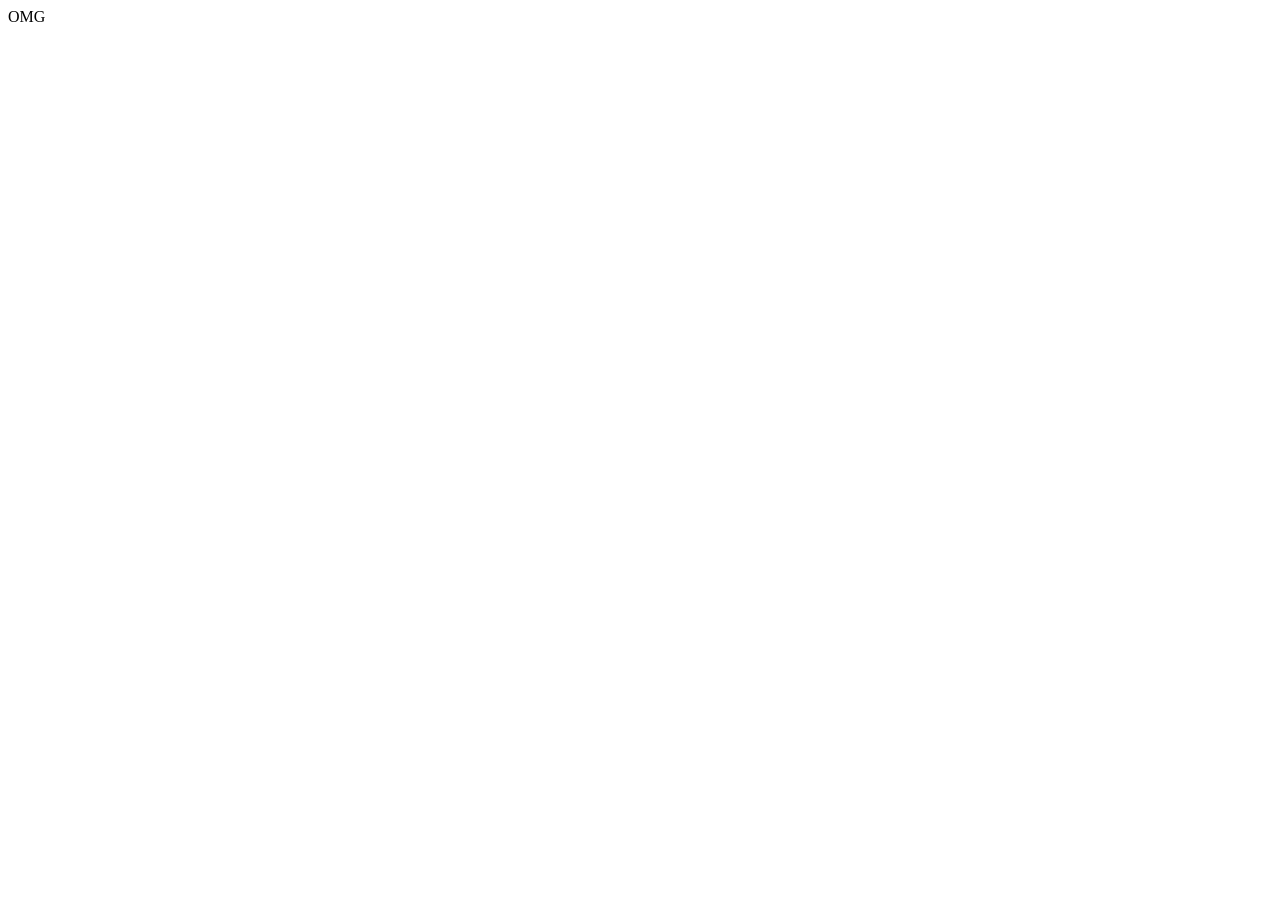
==== index.html @ 10d211c7 "초기 파일 업로드" ====
<!DOCTYPE html>
<html lang="en">
<head>
    <meta charset="UTF-8">
    <meta name="viewport" content="width=device-width, initial-scale=1.0">
    <title>Document</title>
</head>
<body>
    OMG
</body>
</html>
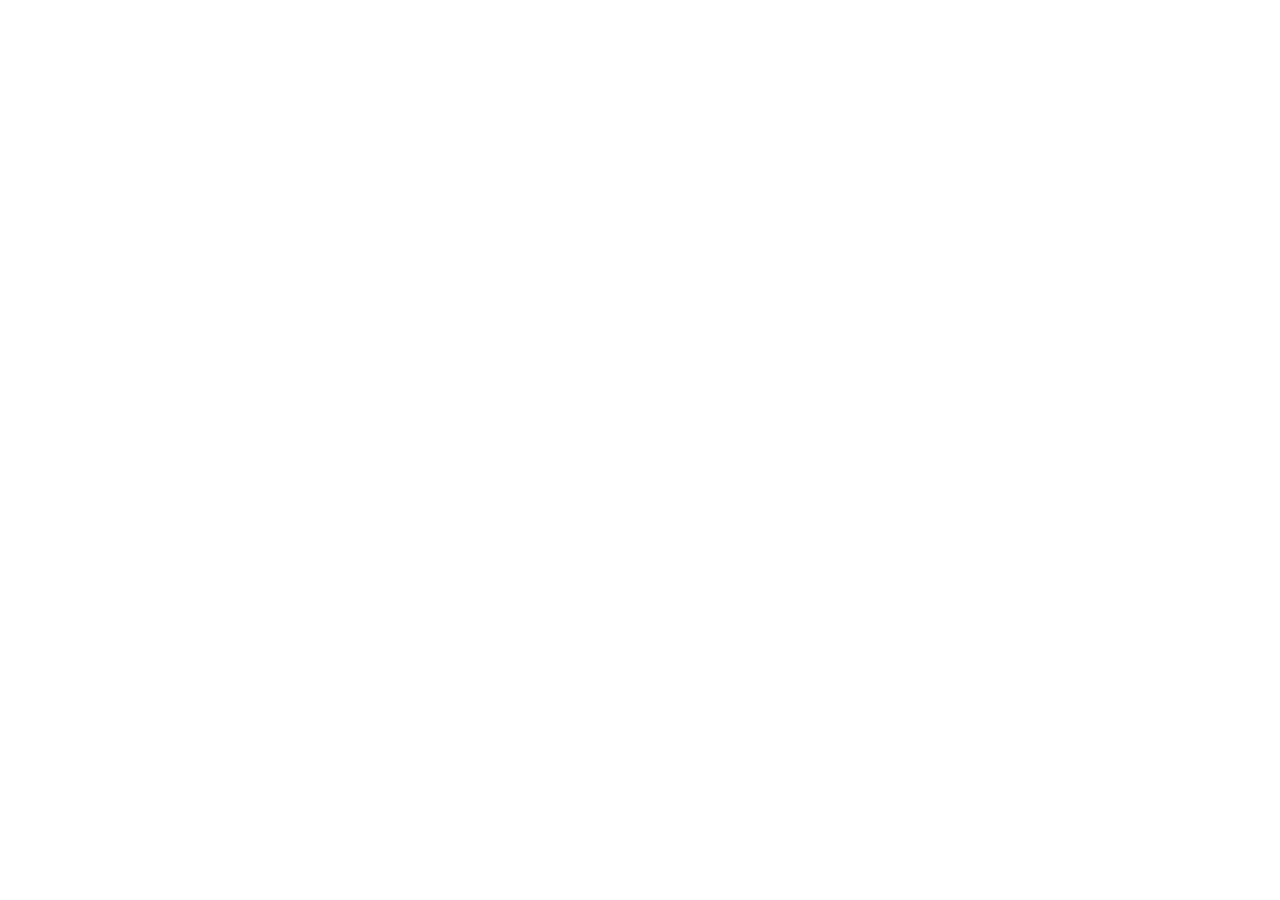
==== commit 0b60abc4: "initial commit" ====
--- a/index.html
+++ b/index.html
@@ -6,6 +6,6 @@
     <title>Document</title>
 </head>
 <body>
-    OMG
+    
 </body>
 </html>
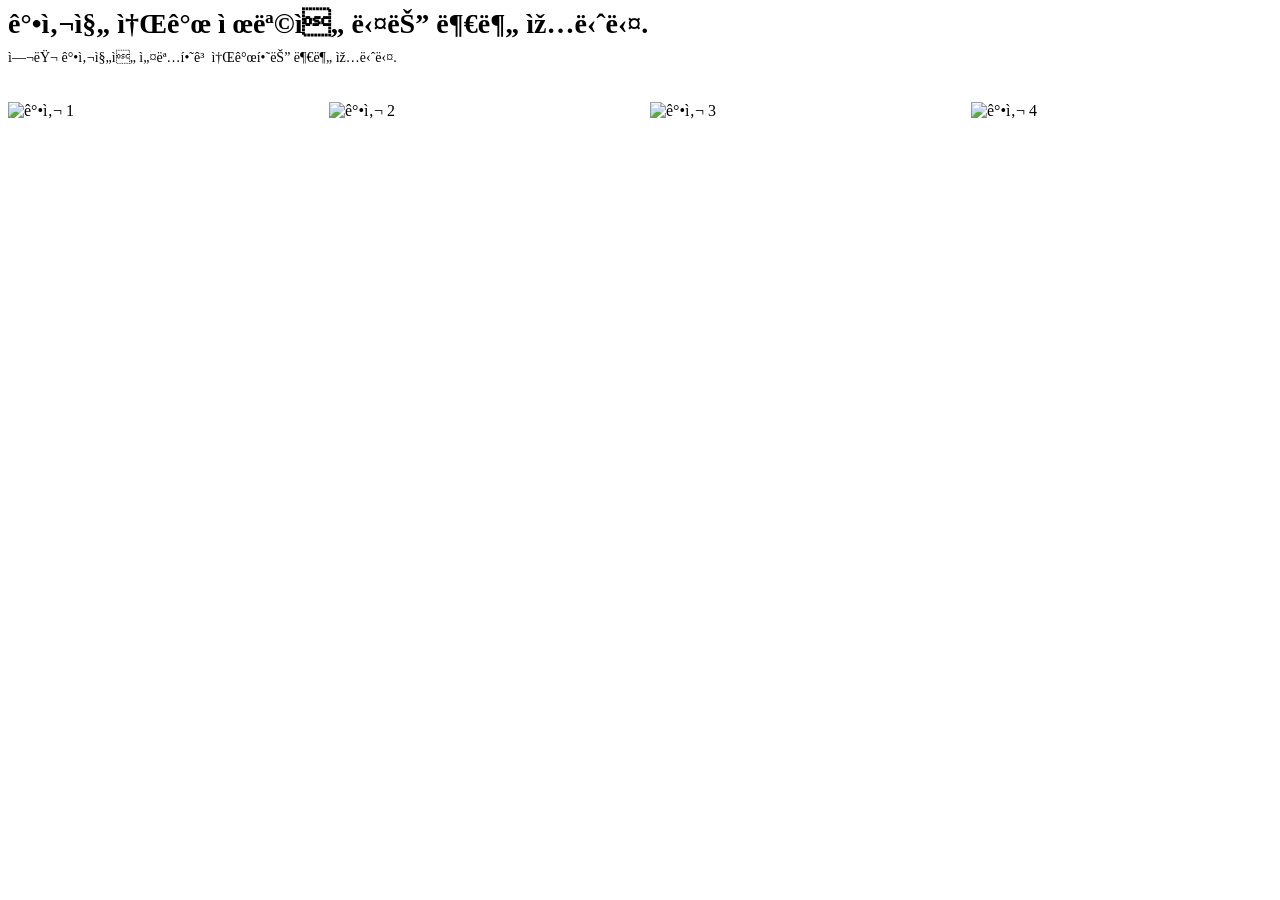
==== commit 9c0d96d1: "middle" ====
--- a/index.html
+++ b/index.html
@@ -1,11 +1,38 @@
 <!DOCTYPE html>
 <html lang="en">
 <head>
+    <link rel="stylesheet" href="css/style.css"
     <meta charset="UTF-8">
     <meta name="viewport" content="width=device-width, initial-scale=1.0">
     <title>Document</title>
 </head>
 <body>
-    
+    <div class="menu-item intro">
+
+        <div class="intro-heading">
+
+        <!--이 부분은 강사진 소개 제목과 설명을 포함합니다-->
+
+            <h2>강사진 소개 제목을 다는 부분 입니다.</h2>
+            <p>여러 강사진을 설명하고 소개하는 부분 입니다.</p>
+        </div>
+
+
+
+        <!--이 부분은 강사진 카드들을 포함합니다-->
+
+        <div class="intro-grid">
+            <div class="intro-card"><img src="images/teacher1.jpg" alt="강사 1"></div>
+            <div class="intro-card"><img src="images/teacher2.jpg" alt="강사 2"></div>
+            <div class="intro-card"><img src="images/teacher3.jpg" alt="강사 3"></div>
+            <div class="intro-card"><img src="images/teacher4.jpg" alt="강사 4"></div>
+        </div>
+
+
+
+
+
+    </div> 
+
 </body>
 </html>
--- a/css/style.css
+++ b/css/style.css
@@ -0,0 +1,30 @@
+/* ===== 강사진 소개 (intro) ===== */
+.intro-heading{
+    margin-bottom: 32px;
+}
+
+.intro-heading h2{
+    font-size: 28px;
+    font-weight: 700;
+    min-height: 34px;
+    margin: 0 0 8px 0;
+}
+
+.intro-heading p{
+    font-size: 14px;
+    min-height: 20px;
+    margin: 0;
+}
+
+.intro-grid{
+    display: flex;
+    flex-direction: row;
+    gap: 20px;
+}
+
+.intro-card{
+    flex: 1;
+    aspect-ratio: 3 / 4;
+    background-color: #ffffff;
+    border-radius: 12px;
+}
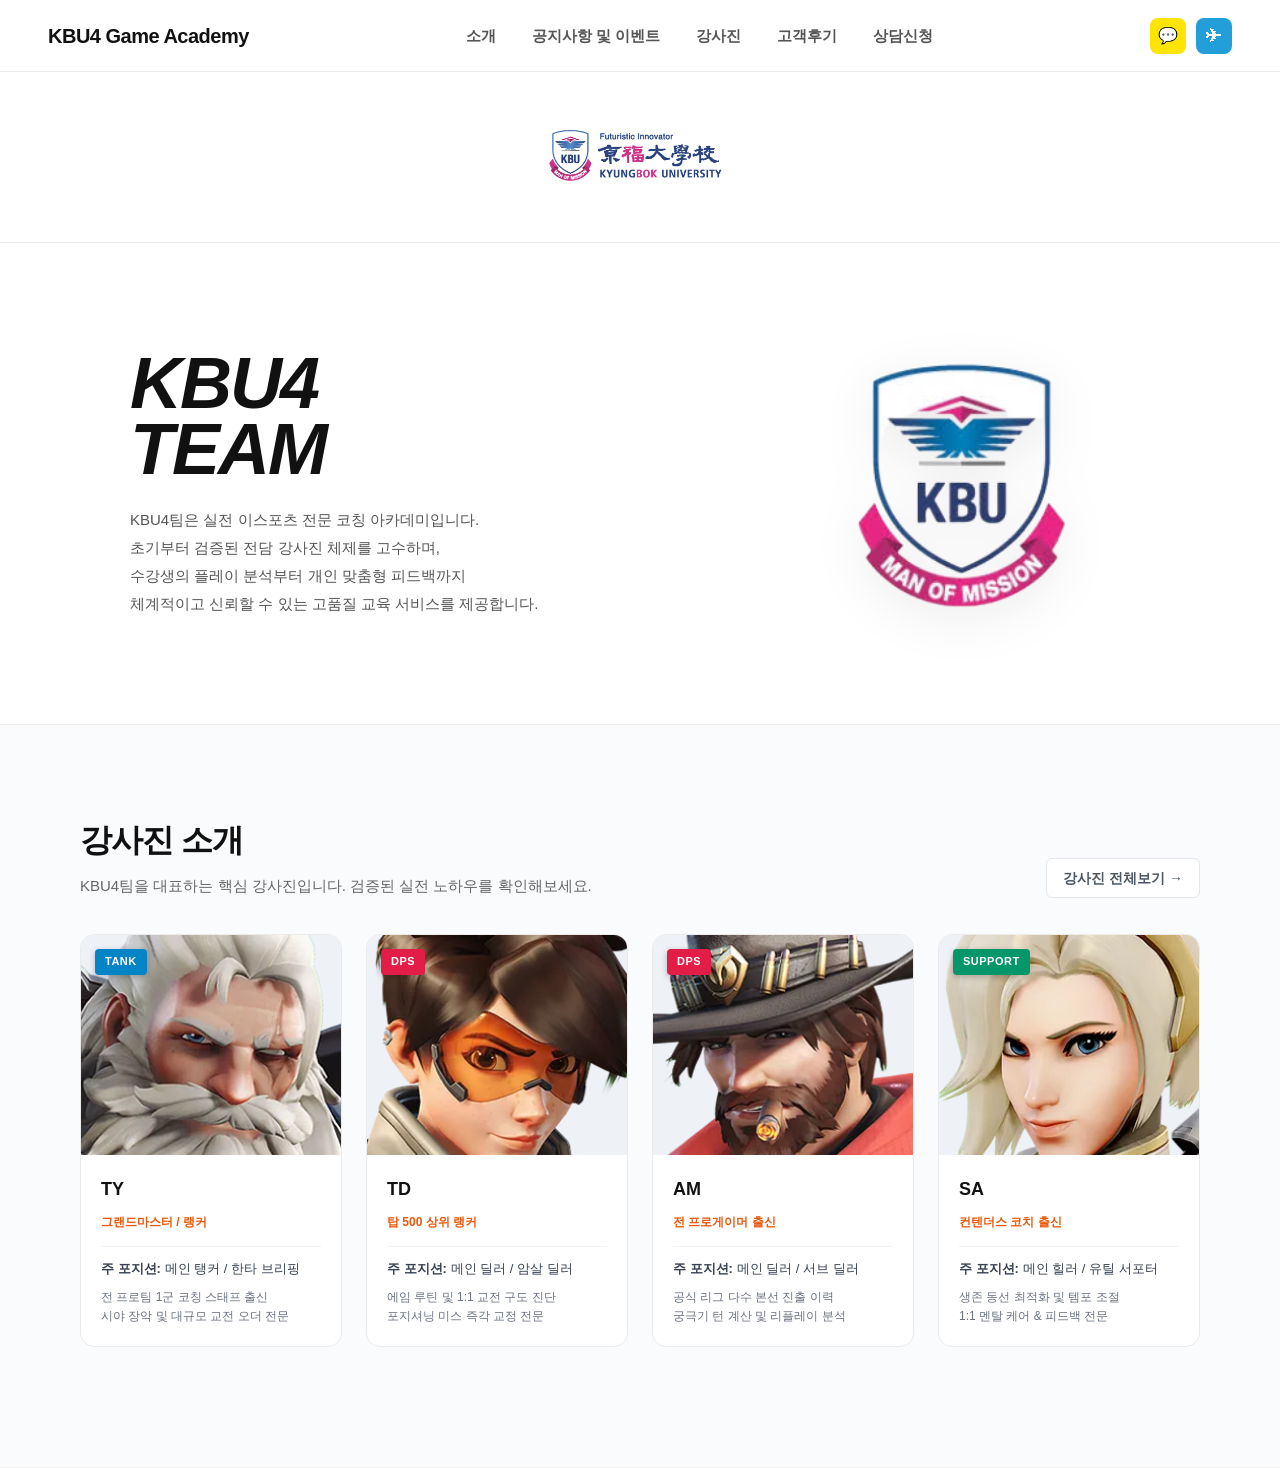
==== commit d949e045: "이미지는 뭘로 해야할지 몰라 일단 학교 로고를 임시로 해뒀습니다" ====
--- a/index.html
+++ b/index.html
@@ -1,38 +1,167 @@
 <!DOCTYPE html>
-<html lang="en">
+<html lang="ko">
 <head>
-    <link rel="stylesheet" href="css/style.css"
-    <meta charset="UTF-8">
-    <meta name="viewport" content="width=device-width, initial-scale=1.0">
-    <title>Document</title>
+  <meta charset="UTF-8">
+  <meta name="viewport" content="width=device-width, initial-scale=1.0">
+  <title>KBU4 Game Academy</title>
+  
+  <!-- CSS 스타일시트 연결 -->
+  <link rel="stylesheet" href="my-project/css/style.css">
 </head>
 <body>
-    <div class="menu-item intro">
 
-        <div class="intro-heading">
+  <!-- ============================================================
+       [1. 상단 네비게이션 헤더 (GNB)]
+       ============================================================ -->
+  <header class="header">
+    <div class="logo">
+      <a href="index.html">KBU4 Game Academy</a>
+    </div>
 
-        <!--이 부분은 강사진 소개 제목과 설명을 포함합니다-->
+    <nav class="gnb">
+      <ul>
+        <li><a href="pages/about.html">소개</a></li>
+        <li><a href="#">공지사항 및 이벤트</a></li>
+        <li><a href="#">강사진</a></li>
+        <li><a href="#">고객후기</a></li>
+        <li><a href="pages/contact.html">상담신청</a></li>
+      </ul>
+    </nav>
 
-            <h2>강사진 소개 제목을 다는 부분 입니다.</h2>
-            <p>여러 강사진을 설명하고 소개하는 부분 입니다.</p>
+    <div class="header-sns">
+      <a href="https://open.kakao.com" target="_blank" class="btn-kakao" title="카카오톡 상담">💬</a>
+      <a href="https://t.me" target="_blank" class="btn-telegram" title="텔레그램 상담">✈</a>
+    </div>
+  </header>
+  <main>
+    
+    <!-- ------------------------------------------------------------
+         [1-1. 상단 중앙 브랜드 로고 바]
+         ------------------------------------------------------------ -->
+    <section class="top-brand-bar">
+      <div class="brand-logo-wrap">
+        <img src="my-project/images/임시.png" alt="경복대학교 KBU 로고">
+      </div>
+    </section>
+
+    <!-- ------------------------------------------------------------
+         [2. 중단 히어로 배너 (소개 구역)]
+         ------------------------------------------------------------ -->
+    <section class="hero-section">
+      <div class="hero-container">
+        
+        <!-- 좌측 텍스트 그룹 -->
+        <div class="hero-content">
+          <h1 class="hero-title">
+            <span class="title-line">KBU4</span>
+            <span class="title-line">TEAM</span>
+          </h1>
+
+          <p class="hero-desc">
+            KBU4팀은 실전 이스포츠 전문 코칭 아카데미입니다.<br>
+            초기부터 검증된 전담 강사진 체제를 고수하며,<br>
+            수강생의 플레이 분석부터 개인 맞춤형 피드백까지<br>
+            체계적이고 신뢰할 수 있는 고품질 교육 서비스를 제공합니다.
+          </p>
         </div>
 
-
-
-        <!--이 부분은 강사진 카드들을 포함합니다-->
-
-        <div class="intro-grid">
-            <div class="intro-card"><img src="images/teacher1.jpg" alt="강사 1"></div>
-            <div class="intro-card"><img src="images/teacher2.jpg" alt="강사 2"></div>
-            <div class="intro-card"><img src="images/teacher3.jpg" alt="강사 3"></div>
-            <div class="intro-card"><img src="images/teacher4.jpg" alt="강사 4"></div>
+        <!-- 우측 로고 이미지 (logo.png) -->
+        <div class="hero-visual">
+          <img src="my-project/images/logo.png" alt="KBU4 방패 엠블럼">
         </div>
 
+      </div>
+    </section>
 
+    <!-- ------------------------------------------------------------
+         [3. 대표 강사진 소개 섹션]
+         - 화면 전체 가로폭(1200px)을 활용한 4열 그리드 카드
+         ------------------------------------------------------------ -->
+    <section class="instructors-section">
+      <div class="section-container">
+        
+        <!-- 상단 헤더 -->
+        <div class="section-header">
+          <div>
+            <h2 class="section-title">강사진 소개</h2>
+            <p class="section-subtitle">KBU4팀을 대표하는 핵심 강사진입니다. 검증된 실전 노하우를 확인해보세요.</p>
+          </div>
+          <a href="#" class="view-all-btn">강사진 전체보기 &rarr;</a>
+        </div>
 
+        <!-- 4열 카드 그리드 -->
+        <div class="instructor-grid">
 
+          <!-- 코치 1 (탱커) -->
+          <article class="instructor-card">
+            <div class="card-thumb">
+              <span class="position-badge badge-tank">TANK</span>
+              <img src="my-project/images/tank.png" alt="TY 코치" class="coach-img">
+            </div>
+            <div class="card-body">
+              <div class="coach-meta">
+                <h3 class="coach-name">TY</h3>
+                <span class="coach-tier">그랜드마스터 / 랭커</span>
+              </div>
+              <p class="coach-role"><strong>주 포지션:</strong> 메인 탱커 / 한타 브리핑</p>
+              <p class="coach-desc">전 프로팀 1군 코칭 스태프 출신<br>시야 장악 및 대규모 교전 오더 전문</p>
+            </div>
+          </article>
 
-    </div> 
+          <!-- 코치 2 (딜러) -->
+          <article class="instructor-card">
+            <div class="card-thumb">
+              <span class="position-badge badge-dps">DPS</span>
+              <img src="my-project/images/ad.png" alt="TD 코치" class="coach-img">
+            </div>
+            <div class="card-body">
+              <div class="coach-meta">
+                <h3 class="coach-name">TD</h3>
+                <span class="coach-tier">탑 500 상위 랭커</span>
+              </div>
+              <p class="coach-role"><strong>주 포지션:</strong> 메인 딜러 / 암살 딜러</p>
+              <p class="coach-desc">에임 루틴 및 1:1 교전 구도 진단<br>포지셔닝 미스 즉각 교정 전문</p>
+            </div>
+          </article>
 
+          <!-- 코치 3 (딜러) -->
+          <article class="instructor-card">
+            <div class="card-thumb">
+              <span class="position-badge badge-dps">DPS</span>
+              <img src="my-project/images/adc.png" alt="AM 코치" class="coach-img">
+            </div>
+            <div class="card-body">
+              <div class="coach-meta">
+                <h3 class="coach-name">AM</h3>
+                <span class="coach-tier">전 프로게이머 출신</span>
+              </div>
+              <p class="coach-role"><strong>주 포지션:</strong> 메인 딜러 / 서브 딜러</p>
+              <p class="coach-desc">공식 리그 다수 본선 진출 이력<br>궁극기 턴 계산 및 리플레이 분석</p>
+            </div>
+          </article>
+
+          <!-- 코치 4 (서포터) -->
+          <article class="instructor-card">
+            <div class="card-thumb">
+              <span class="position-badge badge-sup">SUPPORT</span>
+              <img src="my-project/images/sup.png" alt="SA 코치" class="coach-img">
+            </div>
+            <div class="card-body">
+              <div class="coach-meta">
+                <h3 class="coach-name">SA</h3>
+                <span class="coach-tier">컨텐더스 코치 출신</span>
+              </div>
+              <p class="coach-role"><strong>주 포지션:</strong> 메인 힐러 / 유틸 서포터</p>
+              <p class="coach-desc">생존 동선 최적화 및 템포 조절<br>1:1 멘탈 케어 & 피드백 전문</p>
+            </div>
+          </article>
+
+        </div>
+      </div>
+    </section>
+
+  </main>
+
+  <script src="js/scripts.js"></script>
 </body>
 </html>
--- a/my-project/css/style.css
+++ b/my-project/css/style.css
@@ -0,0 +1,340 @@
+/* ============================================================
+   1. 기본 리셋 및 전역 스타일
+   ============================================================ */
+* {
+  margin: 0;
+  padding: 0;
+  box-sizing: border-box;
+}
+
+body {
+  background-color: #ffffff;
+  color: #1a1a1a;
+  font-family: -apple-system, BlinkMacSystemFont, "Pretendard", "Segoe UI", sans-serif;
+  line-height: 1.6;
+}
+
+main {
+  display: block;
+  width: 100%;
+}
+
+.section-container {
+  max-width: 1200px;
+  margin: 0 auto;
+  padding: 0 40px;
+}
+
+
+/* ============================================================
+   2. 상단 네비게이션 헤더 (GNB)
+   ============================================================ */
+.header {
+  width: 100%;
+  height: 72px;
+  display: flex;
+  justify-content: space-between;
+  align-items: center;
+  padding: 0 48px;
+  background-color: #ffffff;
+  border-bottom: 1px solid #ebebeb;
+  position: sticky;
+  top: 0;
+  z-index: 1000;
+}
+
+.logo a {
+  font-size: 20px;
+  font-weight: 800;
+  color: #111111;
+  text-decoration: none;
+  letter-spacing: -0.5px;
+}
+
+.gnb ul {
+  display: flex;
+  list-style: none;
+  gap: 36px;
+}
+
+.gnb a {
+  text-decoration: none;
+  color: #555555;
+  font-size: 15px;
+  font-weight: 600;
+  transition: color 0.2s ease;
+}
+
+.gnb a:hover {
+  color: #000000;
+}
+
+.header-sns {
+  display: flex;
+  gap: 10px;
+}
+
+.header-sns a {
+  width: 36px;
+  height: 36px;
+  border-radius: 8px;
+  display: flex;
+  align-items: center;
+  justify-content: center;
+  text-decoration: none;
+  font-size: 16px;
+  transition: transform 0.15s ease;
+}
+
+.header-sns a:hover {
+  transform: translateY(-2px);
+}
+
+.btn-kakao {
+  background-color: #fee500;
+  color: #191919;
+}
+
+.btn-telegram {
+  background-color: #229ed9;
+  color: #ffffff;
+}
+
+
+/* ============================================================
+   상단 중앙 브랜드 로고 바 
+   ============================================================ */
+.top-brand-bar {
+  width: 100%;
+  background-color: #ffffff;
+  padding: 40px 0;                  
+  display: flex;
+  justify-content: center;
+  align-items: center;
+  border-bottom: 1px solid #ebebeb; 
+}
+
+.brand-logo-wrap {
+  display: flex;
+  justify-content: center;
+  align-items: center;
+  width: 100%;
+}
+
+.brand-logo-wrap img {
+  height: 90px;
+  max-width: 480px;                 
+  width: auto;
+  object-fit: contain;
+  display: block;
+}
+
+/* ============================================================
+    중단 히어로 배너 
+   ============================================================ */
+.hero-section {
+  width: 100%;
+  padding: 80px 0;                  
+  background-color: #ffffff;
+  border-bottom: 1px solid #ebebeb; 
+  display: block;
+  clear: both;
+}
+
+.hero-container {
+  max-width: 1100px;
+  margin: 0 auto;
+  padding: 0 40px;
+  display: flex;
+  justify-content: space-between;   
+  align-items: center;
+  gap: 60px;                       
+}
+
+.hero-content {
+  flex: 1.2;
+}
+
+.hero-title {
+  display: flex;
+  flex-direction: column;
+  font-family: "Arial Black", Impact, Pretendard, sans-serif;
+  font-size: 72px;
+  font-weight: 900;
+  line-height: 0.92;
+  letter-spacing: -2px;
+  color: #111111;
+  font-style: italic;
+  margin-bottom: 24px;
+}
+
+.hero-title .title-line {
+  display: block;
+}
+
+.hero-desc {
+  font-size: 15px;
+  color: #555555;
+  line-height: 1.85;
+  word-break: keep-all;
+}
+
+.hero-visual {
+  flex: 0.8;
+  display: flex;
+  justify-content: center;
+  align-items: center;
+}
+
+.hero-visual img {
+  max-width: 320px;                
+  width: 100%;
+  height: auto;
+  object-fit: contain;
+  filter: drop-shadow(0 12px 24px rgba(0, 0, 0, 0.08));
+}
+
+
+/* ============================================================
+   강사진 소개 섹션 
+   ============================================================ */
+.instructors-section {
+  width: 100%;
+  padding: 90px 0 120px;
+  background-color: #fafbfc;
+  border-bottom: 1px solid #f0f0f0;
+  display: block;
+  clear: both;
+}
+
+.section-header {
+  display: flex;
+  justify-content: space-between;
+  align-items: flex-end;
+  margin-bottom: 36px;
+}
+
+.section-title {
+  font-size: 32px;
+  font-weight: 800;
+  color: #111111;
+  letter-spacing: -1px;
+  margin-bottom: 8px;
+}
+
+.section-subtitle {
+  font-size: 15px;
+  color: #666666;
+}
+
+.view-all-btn {
+  text-decoration: none;
+  font-size: 14px;
+  font-weight: 600;
+  color: #4b5563;
+  padding: 8px 16px;
+  border: 1px solid #e5e7eb;
+  border-radius: 6px;
+  background-color: #ffffff;
+  transition: all 0.2s ease;
+}
+
+.view-all-btn:hover {
+  background-color: #111111;
+  color: #ffffff;
+  border-color: #111111;
+}
+
+.instructor-grid {
+  display: grid;
+  grid-template-columns: repeat(4, 1fr);
+  gap: 24px;
+}
+
+.instructor-card {
+  background-color: #ffffff;
+  border: 1px solid #ebebeb;
+  border-radius: 14px;
+  overflow: hidden;
+  transition: transform 0.2s ease, box-shadow 0.2s ease;
+}
+
+.instructor-card:hover {
+  transform: translateY(-5px);
+  box-shadow: 0 14px 28px rgba(0, 0, 0, 0.08);
+}
+
+.card-thumb {
+  position: relative;
+  width: 100%;
+  height: 220px;
+  background-color: #eef1f6;
+  overflow: hidden;
+}
+
+.coach-img {
+  width: 100%;
+  height: 100%;
+  object-fit: cover;
+  object-position: center top;
+  display: block;
+  transition: transform 0.3s ease;
+}
+
+.instructor-card:hover .coach-img {
+  transform: scale(1.05);
+}
+
+.position-badge {
+  position: absolute;
+  top: 14px;
+  left: 14px;
+  z-index: 2;
+  font-size: 11px;
+  font-weight: 800;
+  letter-spacing: 0.5px;
+  padding: 4px 10px;
+  border-radius: 4px;
+  color: #ffffff;
+  box-shadow: 0 2px 6px rgba(0, 0, 0, 0.25);
+}
+
+.badge-tank { background-color: #0284c7; }
+.badge-dps  { background-color: #e11d48; }
+.badge-sup  { background-color: #059669; }
+
+.card-body {
+  padding: 20px;
+}
+
+.coach-meta {
+  margin-bottom: 12px;
+  border-bottom: 1px solid #f1f3f5;
+  padding-bottom: 12px;
+}
+
+.coach-name {
+  font-size: 18px;
+  font-weight: 800;
+  color: #111111;
+  margin-bottom: 4px;
+}
+
+.coach-tier {
+  display: inline-block;
+  font-size: 12px;
+  font-weight: 600;
+  color: #ea580c;
+}
+
+.coach-role {
+  font-size: 13px;
+  color: #374151;
+  margin-bottom: 8px;
+}
+
+.coach-desc {
+  font-size: 12px;
+  color: #6b7280;
+  line-height: 1.6;
+}
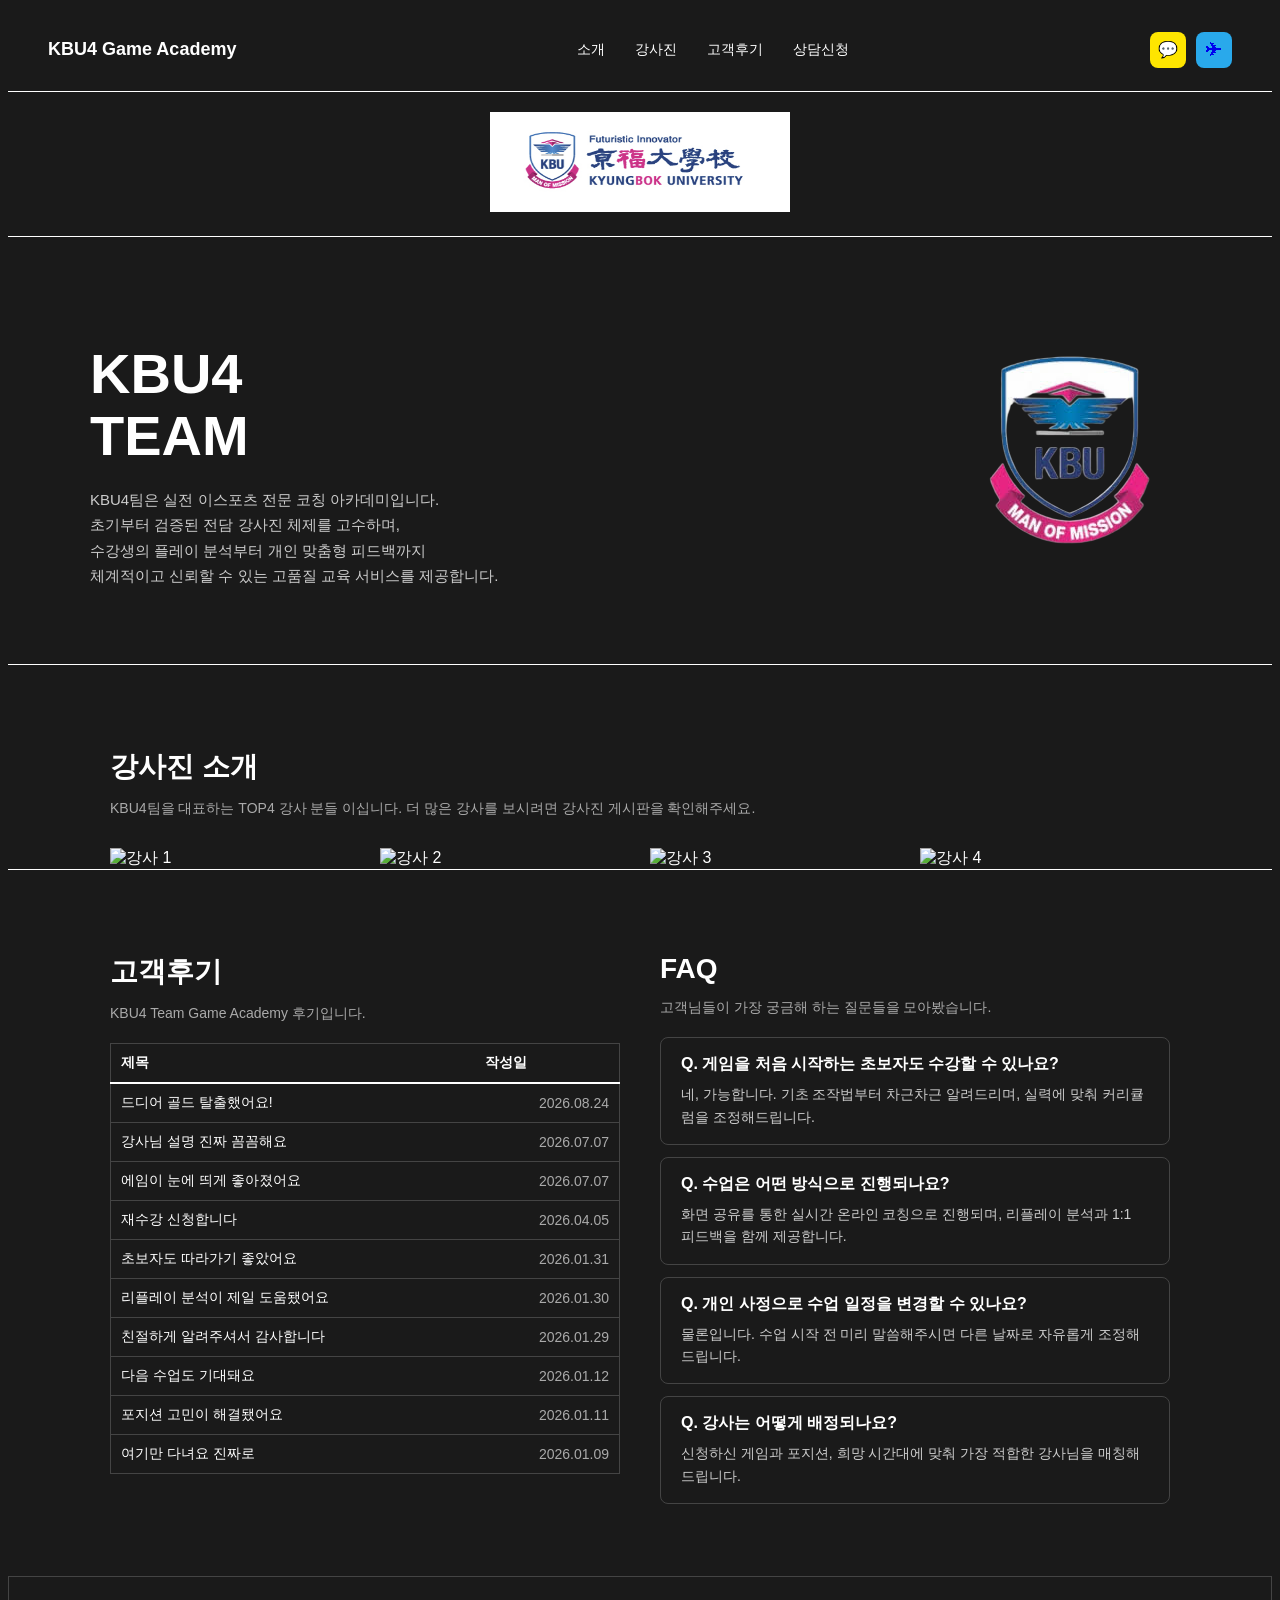
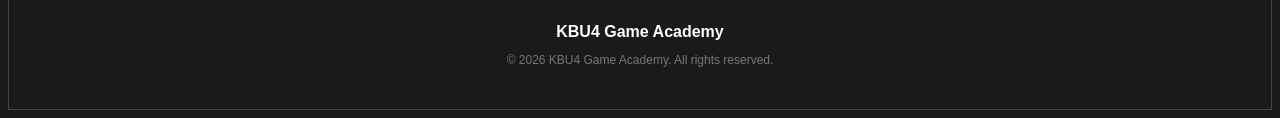
==== commit 281b4761: "수정본" ====
--- a/index.html
+++ b/index.html
@@ -1,167 +1,179 @@
 <!DOCTYPE html>
 <html lang="ko">
 <head>
-  <meta charset="UTF-8">
-  <meta name="viewport" content="width=device-width, initial-scale=1.0">
-  <title>KBU4 Game Academy</title>
-  
-  <!-- CSS 스타일시트 연결 -->
-  <link rel="stylesheet" href="my-project/css/style.css">
+    <meta charset="UTF-8">
+    <meta name="viewport" content="width=device-width, initial-scale=1.0">
+    <title>KBU4 Game Academy</title>
+    <link rel="stylesheet" href="css/style.css">
 </head>
 <body>
-
-  <!-- ============================================================
-       [1. 상단 네비게이션 헤더 (GNB)]
-       ============================================================ -->
-  <header class="header">
-    <div class="logo">
-      <a href="index.html">KBU4 Game Academy</a>
-    </div>
-
-    <nav class="gnb">
-      <ul>
-        <li><a href="pages/about.html">소개</a></li>
-        <li><a href="#">공지사항 및 이벤트</a></li>
-        <li><a href="#">강사진</a></li>
-        <li><a href="#">고객후기</a></li>
-        <li><a href="pages/contact.html">상담신청</a></li>
-      </ul>
-    </nav>
-
-    <div class="header-sns">
-      <a href="https://open.kakao.com" target="_blank" class="btn-kakao" title="카카오톡 상담">💬</a>
-      <a href="https://t.me" target="_blank" class="btn-telegram" title="텔레그램 상담">✈</a>
-    </div>
-  </header>
-  <main>
-    
-    <!-- ------------------------------------------------------------
-         [1-1. 상단 중앙 브랜드 로고 바]
-         ------------------------------------------------------------ -->
-    <section class="top-brand-bar">
-      <div class="brand-logo-wrap">
-        <img src="my-project/images/임시.png" alt="경복대학교 KBU 로고">
-      </div>
-    </section>
-
-    <!-- ------------------------------------------------------------
-         [2. 중단 히어로 배너 (소개 구역)]
-         ------------------------------------------------------------ -->
-    <section class="hero-section">
-      <div class="hero-container">
-        
-        <!-- 좌측 텍스트 그룹 -->
-        <div class="hero-content">
-          <h1 class="hero-title">
-            <span class="title-line">KBU4</span>
-            <span class="title-line">TEAM</span>
-          </h1>
-
-          <p class="hero-desc">
-            KBU4팀은 실전 이스포츠 전문 코칭 아카데미입니다.<br>
-            초기부터 검증된 전담 강사진 체제를 고수하며,<br>
-            수강생의 플레이 분석부터 개인 맞춤형 피드백까지<br>
-            체계적이고 신뢰할 수 있는 고품질 교육 서비스를 제공합니다.
-          </p>
+    <header class="header">
+        <div class="logo">
+            <a href="index.html">KBU4 Game Academy</a>
         </div>
 
-        <!-- 우측 로고 이미지 (logo.png) -->
-        <div class="hero-visual">
-          <img src="my-project/images/logo.png" alt="KBU4 방패 엠블럼">
+        <nav class="gnb">
+            <ul>
+                <li><a href="pages/about.html">소개</a></li>
+                <li><a href="#">강사진</a></li>
+                <li><a href="#">고객후기</a></li>
+                <li><a href="pages/contact.html">상담신청</a></li>
+            </ul>
+        </nav>
+
+        <div class="header-sns">
+            <a href="https://open.kakao.com" target="_blank" class="btn-kakao" title="카카오톡 상담">💬</a>
+            <a href="https://t.me" target="_blank" class="btn-telegram" title="텔레그램 상담">✈</a>
         </div>
+    </header>
 
-      </div>
-    </section>
+    <hr class="section-divider">
 
-    <!-- ------------------------------------------------------------
-         [3. 대표 강사진 소개 섹션]
-         - 화면 전체 가로폭(1200px)을 활용한 4열 그리드 카드
-         ------------------------------------------------------------ -->
-    <section class="instructors-section">
-      <div class="section-container">
-        
-        <!-- 상단 헤더 -->
-        <div class="section-header">
-          <div>
-            <h2 class="section-title">강사진 소개</h2>
-            <p class="section-subtitle">KBU4팀을 대표하는 핵심 강사진입니다. 검증된 실전 노하우를 확인해보세요.</p>
-          </div>
-          <a href="#" class="view-all-btn">강사진 전체보기 &rarr;</a>
-        </div>
+    <main>
 
-        <!-- 4열 카드 그리드 -->
-        <div class="instructor-grid">
+        <!-- [상단 중앙 브랜드 로고 바] -->
+        <section class="top-brand-bar">
+            <div class="brand-logo-wrap">
+                <img src="images/임시.png" alt="경복대학교 KBU 로고">
+            </div>
+        </section>
 
-          <!-- 코치 1 (탱커) -->
-          <article class="instructor-card">
-            <div class="card-thumb">
-              <span class="position-badge badge-tank">TANK</span>
-              <img src="my-project/images/tank.png" alt="TY 코치" class="coach-img">
+        <hr class="section-divider">
+
+        <!-- [중단 히어로 배너 (소개 구역)] -->
+        <section class="hero-section">
+            <div class="hero-container">
+
+                <!-- 좌측 텍스트 그룹 -->
+                <div class="hero-content">
+                    <h1 class="hero-title">
+                        <span class="title-line">KBU4</span>
+                        <span class="title-line">TEAM</span>
+                    </h1>
+
+                    <p class="hero-desc">
+                        KBU4팀은 실전 이스포츠 전문 코칭 아카데미입니다.<br>
+                        초기부터 검증된 전담 강사진 체제를 고수하며,<br>
+                        수강생의 플레이 분석부터 개인 맞춤형 피드백까지<br>
+                        체계적이고 신뢰할 수 있는 고품질 교육 서비스를 제공합니다.
+                    </p>
+                </div>
+
+                <!-- 우측 로고 이미지 (logo.png) -->
+                <div class="hero-visual">
+                    <img src="images/logo.png" alt="KBU4 방패 엠블럼">
+                </div>
+
             </div>
-            <div class="card-body">
-              <div class="coach-meta">
-                <h3 class="coach-name">TY</h3>
-                <span class="coach-tier">그랜드마스터 / 랭커</span>
-              </div>
-              <p class="coach-role"><strong>주 포지션:</strong> 메인 탱커 / 한타 브리핑</p>
-              <p class="coach-desc">전 프로팀 1군 코칭 스태프 출신<br>시야 장악 및 대규모 교전 오더 전문</p>
+        </section>
+
+        <hr class="section-divider">
+
+        <!-- [강사진 소개] -->
+        <section class="intro">
+            <div class="intro-heading">
+                <!-- 강사진 소개 제목과 설명 -->
+                <h2>강사진 소개</h2>
+                <p>KBU4팀을 대표하는 TOP4 강사 분들 이십니다. 더 많은 강사를 보시려면 강사진 게시판을 확인해주세요.</p>
             </div>
-          </article>
 
-          <!-- 코치 2 (딜러) -->
-          <article class="instructor-card">
-            <div class="card-thumb">
-              <span class="position-badge badge-dps">DPS</span>
-              <img src="my-project/images/ad.png" alt="TD 코치" class="coach-img">
+            <!-- 강사진 카드 -->
+            <div class="intro-grid">
+                <div class="intro-card"><img src="images/teacher1.jpg" alt="강사 1"></div>
+                <div class="intro-card"><img src="images/teacher2.jpg" alt="강사 2"></div>
+                <div class="intro-card"><img src="images/teacher3.jpg" alt="강사 3"></div>
+                <div class="intro-card"><img src="images/teacher4.jpg" alt="강사 4"></div>
             </div>
-            <div class="card-body">
-              <div class="coach-meta">
-                <h3 class="coach-name">TD</h3>
-                <span class="coach-tier">탑 500 상위 랭커</span>
-              </div>
-              <p class="coach-role"><strong>주 포지션:</strong> 메인 딜러 / 암살 딜러</p>
-              <p class="coach-desc">에임 루틴 및 1:1 교전 구도 진단<br>포지셔닝 미스 즉각 교정 전문</p>
+        </section>
+
+        <hr class="section-divider">
+
+        <!-- [고객후기 + FAQ] -->
+        <section class="section-wrap">
+            <!-- 왼쪽: 고객후기 -->
+            <div class="col">
+                <h2>고객후기</h2>
+                <p class="desc">KBU4 Team Game Academy 후기입니다.</p>
+                <!-- 날짜, 데이터 및 너비를 일정하게 나누어서 가져가기 위해 table 태그 사용 -->
+                <table class="review-table">
+                    <tr>
+                        <th>제목</th>
+                        <th>작성일</th>
+                    </tr>
+                    <tr>
+                        <td>드디어 골드 탈출했어요!</td>
+                        <td class="date">2026.08.24</td>
+                    </tr>
+                    <tr>
+                        <td>강사님 설명 진짜 꼼꼼해요</td>
+                        <td class="date">2026.07.07</td>
+                    </tr>
+                    <tr>
+                        <td>에임이 눈에 띄게 좋아졌어요</td>
+                        <td class="date">2026.07.07</td>
+                    </tr>
+                    <tr>
+                        <td>재수강 신청합니다</td>
+                        <td class="date">2026.04.05</td>
+                    </tr>
+                    <tr>
+                        <td>초보자도 따라가기 좋았어요</td>
+                        <td class="date">2026.01.31</td>
+                    </tr>
+                    <tr>
+                        <td>리플레이 분석이 제일 도움됐어요</td>
+                        <td class="date">2026.01.30</td>
+                    </tr>
+                    <tr>
+                        <td>친절하게 알려주셔서 감사합니다</td>
+                        <td class="date">2026.01.29</td>
+                    </tr>
+                    <tr>
+                        <td>다음 수업도 기대돼요</td>
+                        <td class="date">2026.01.12</td>
+                    </tr>
+                    <tr>
+                        <td>포지션 고민이 해결됐어요</td>
+                        <td class="date">2026.01.11</td>
+                    </tr>
+                    <tr>
+                        <td>여기만 다녀요 진짜로</td>
+                        <td class="date">2026.01.09</td>
+                    </tr>
+                </table>
             </div>
-          </article>
 
-          <!-- 코치 3 (딜러) -->
-          <article class="instructor-card">
-            <div class="card-thumb">
-              <span class="position-badge badge-dps">DPS</span>
-              <img src="my-project/images/adc.png" alt="AM 코치" class="coach-img">
+            <!-- 오른쪽: FAQ -->
+            <div class="col">
+                <h2>FAQ</h2>
+                <p class="desc">고객님들이 가장 궁금해 하는 질문들을 모아봤습니다.</p>
+
+                <div class="faq-item">
+                    <div class="question">Q. 게임을 처음 시작하는 초보자도 수강할 수 있나요?</div>
+                    <div class="answer">네, 가능합니다. 기초 조작법부터 차근차근 알려드리며, 실력에 맞춰 커리큘럼을 조정해드립니다.</div>
+                </div>
+
+                <div class="faq-item">
+                    <div class="question">Q. 수업은 어떤 방식으로 진행되나요?</div>
+                    <div class="answer">화면 공유를 통한 실시간 온라인 코칭으로 진행되며, 리플레이 분석과 1:1 피드백을 함께 제공합니다.</div>
+                </div>
+
+                <div class="faq-item">
+                    <div class="question">Q. 개인 사정으로 수업 일정을 변경할 수 있나요?</div>
+                    <div class="answer">물론입니다. 수업 시작 전 미리 말씀해주시면 다른 날짜로 자유롭게 조정해드립니다.</div>
+                </div>
+                <div class="faq-item">
+                    <div class="question">Q. 강사는 어떻게 배정되나요?</div>
+                    <div class="answer">신청하신 게임과 포지션, 희망 시간대에 맞춰 가장 적합한 강사님을 매칭해드립니다.</div>
+                </div>
             </div>
-            <div class="card-body">
-              <div class="coach-meta">
-                <h3 class="coach-name">AM</h3>
-                <span class="coach-tier">전 프로게이머 출신</span>
-              </div>
-              <p class="coach-role"><strong>주 포지션:</strong> 메인 딜러 / 서브 딜러</p>
-              <p class="coach-desc">공식 리그 다수 본선 진출 이력<br>궁극기 턴 계산 및 리플레이 분석</p>
-            </div>
-          </article>
+        </section>
 
-          <!-- 코치 4 (서포터) -->
-          <article class="instructor-card">
-            <div class="card-thumb">
-              <span class="position-badge badge-sup">SUPPORT</span>
-              <img src="my-project/images/sup.png" alt="SA 코치" class="coach-img">
-            </div>
-            <div class="card-body">
-              <div class="coach-meta">
-                <h3 class="coach-name">SA</h3>
-                <span class="coach-tier">컨텐더스 코치 출신</span>
-              </div>
-              <p class="coach-role"><strong>주 포지션:</strong> 메인 힐러 / 유틸 서포터</p>
-              <p class="coach-desc">생존 동선 최적화 및 템포 조절<br>1:1 멘탈 케어 & 피드백 전문</p>
-            </div>
-          </article>
+    </main>
 
-        </div>
-      </div>
-    </section>
-
-  </main>
-
-  <script src="js/scripts.js"></script>
+    <footer class="footer">
+        <p class="footer-logo">KBU4 Game Academy</p>
+        <p class="footer-copyright">© 2026 KBU4 Game Academy. All rights reserved.</p>
+    </footer>
 </body>
 </html>
--- a/css/style.css
+++ b/css/style.css
@@ -0,0 +1,322 @@
+/* ============================================================
+   목차 (Table of Contents)
+   1. 공통 설정 (Reset / body / 구분선)
+   2. 헤더 (.header)
+   3. 상단 브랜드 로고 바 (.top-brand-bar)
+   4. 히어로 배너 (.hero-section)
+   5. 강사진 소개 (.intro)
+   6. 고객후기 + FAQ (.section-wrap)
+   ============================================================ */
+
+
+/* ------------------------------------------------------------
+   1. 공통 설정
+   ------------------------------------------------------------ */
+
+/* 모든 요소에 적용되는 리셋 속성
+   box-sizing: border-box
+   → 원래 CSS는 width에 padding/border가 "더해져서" 요소가 커짐
+   → border-box를 쓰면 padding/border가 width 안에 "포함"되게 계산 방식을 바꿔줌
+   → 그래서 padding을 줘도 요소가 화면 밖으로 삐져나가지 않음 */
+* {
+    box-sizing: border-box;
+}
+
+body {
+    background-color: #1a1a1a;   /* 전체 페이지 배경을 어두운 색으로 (다크모드) */
+    color: #ffffff;              /* 기본 글자색을 흰색으로 (다크 배경에서 보이도록) */
+    font-family: Arial, sans-serif; /* 페이지 전체 기본 글꼴 지정 */
+}
+
+/* 구간 경계를 보여주는 흰색 구분선 (<hr class="section-divider">)
+   - hr 태그는 기본적으로 두꺼운 회색 "테두리 박스" 모양임
+   - border: none      → 그 기본 테두리를 전부 지움
+   - border-top        → 위쪽에만 얇은 흰 선을 새로 그림
+   - margin: 0          → hr 기본으로 붙는 위아래 여백을 없애서
+                          구간 사이에 어정쩡한 틈이 생기지 않게 함 */
+.section-divider {
+    border: none;
+    border-top: 1px solid #ffffff;
+    margin: 0;
+}
+
+
+/* ------------------------------------------------------------
+   2. 헤더 (네비게이션 바)
+   HTML: <header class="header"> ... </header>
+   ------------------------------------------------------------ */
+
+/* 헤더 전체 박스 */
+.header {
+    background-color: #1a1a1a;         /* 헤더 배경색 (본문과 통일된 다크톤) */
+    color: #fff;                       /* 헤더 안 글자 기본색 흰색 */
+    display: flex;                     /* 자식 요소(로고/메뉴/SNS버튼)를 가로 한 줄로 배치 */
+    align-items: center;               /* 세로 방향: 가운데 정렬 (높이가 서로 달라도 중앙에 맞춤) */
+    justify-content: space-between;    /* 가로 방향: 자식 3개를 양 끝 + 사이 간격 균등하게 배치
+                                           (로고는 왼쪽 끝, SNS버튼은 오른쪽 끝으로 밀림) */
+    padding: 16px 40px;                /* 안쪽 여백: 위아래 16px, 좌우 40px */
+}
+
+/* 로고 텍스트("KBU4 Game Academy") 링크 */
+.header .logo a {
+    color: #fff;                  /* 링크 기본 파란색/밑줄 대신 흰색으로 */
+    font-weight: bold;            /* 글자 굵게 */
+    font-size: 18px;
+    text-decoration: none;        /* a 태그 기본 밑줄 제거 */
+}
+
+/* 네비게이션 메뉴 목록(ul) 전체 */
+.header .gnb ul {
+    display: flex;         /* 메뉴 항목(li)들을 세로 목록이 아니라 가로로 나열 */
+    gap: 30px;              /* 메뉴 항목 사이 간격 30px */
+    list-style: none;       /* li 앞에 자동으로 붙는 점(•) 제거 */
+}
+
+/* 메뉴 항목 각각의 링크 글자 */
+.header .gnb a {
+    color: #fff;
+    text-decoration: none;  /* 밑줄 제거 */
+    font-size: 14px;
+}
+
+/* 헤더 우측 SNS 상담 버튼(카카오톡/텔레그램) 묶음 */
+.header-sns {
+    display: flex;   /* 버튼 2개를 가로로 나란히 */
+    gap: 10px;         /* 버튼 사이 간격 */
+}
+
+/* SNS 버튼 하나하나 (동그란/각진 아이콘 박스) */
+.header-sns a {
+    width: 36px;
+    height: 36px;
+    border-radius: 8px;             /* 모서리를 둥글게 깎음 (숫자가 클수록 더 둥글어짐) */
+    display: flex;                  /* 버튼 안의 이모지(💬,✈)를 정중앙에 놓기 위해 flex 사용 */
+    align-items: center;            /* 세로 가운데 */
+    justify-content: center;        /* 가로 가운데 */
+    text-decoration: none;
+    font-size: 16px;
+}
+
+.btn-kakao { background-color: #fee500; }     /* 카카오톡 브랜드 노란색 */
+.btn-telegram { background-color: #29a9eb; }  /* 텔레그램 브랜드 하늘색 */
+
+
+/* ------------------------------------------------------------
+   3. 상단 브랜드 로고 바
+   HTML: <section class="top-brand-bar"> ... </section>
+   ------------------------------------------------------------ */
+
+.top-brand-bar {
+    background-color: #1a1a1a;   /* 헤더와 같은 배경색 → 시각적으로 이어져 보이게 */
+    padding: 20px 0;             /* 위아래 여백만 20px (좌우는 0, 가운데 정렬로 처리) */
+    text-align: center;          /* 안에 있는 이미지(inline 요소 취급)를 가운데 정렬 */
+}
+
+.brand-logo-wrap img {
+    width: 300px;   /* 로고 이미지 가로 크기 고정 */
+    height: 100px;  /* 로고 이미지 세로 크기 고정 */
+}
+
+
+/* ------------------------------------------------------------
+   4. 히어로 배너 (소개 구역)
+   HTML: <section class="hero-section"> ... </section>
+   ------------------------------------------------------------ */
+
+.hero-section {
+    background-color: #1a1a1a;
+    color: #fff;
+    padding: 60px 20px;   /* 위아래 여백을 크게 줘서 배너 느낌을 냄 */
+}
+
+/* 좌: 텍스트(hero-content) / 우: 이미지(hero-visual)를 나란히 배치하는 틀 */
+.hero-container {
+    max-width: 1100px;     /* 내용이 화면 가득 퍼지지 않게 최대 너비를 제한 */
+    margin: 0 auto;        /* 좌우 마진을 auto로 줘서 화면 가운데로 정렬 (가운데 정렬의 정석 조합) */
+    display: flex;         /* 좌측 텍스트 + 우측 이미지를 가로로 나란히 배치 */
+    align-items: center;   /* 세로 가운데 정렬 */
+    justify-content: space-between; /* 텍스트는 왼쪽, 이미지는 오른쪽 끝으로 밀어냄 */
+    gap: 40px;              /* 텍스트-이미지 사이 최소 간격 */
+}
+
+.hero-title {
+    font-size: 56px;        /* 큰 제목 글자 크기 */
+    line-height: 1.1;       /* 줄간격을 좁게 → 두 줄(KBU4 / TEAM)이 촘촘하게 붙어 보임 */
+    font-weight: 900;       /* 아주 굵게 (900이 최대치) */
+    margin-bottom: 20px;    /* 아래 설명 문단과의 간격 */
+}
+
+/* h1 안의 span 두 개("KBU4","TEAM")를 각각 한 줄씩 줄바꿈 시키는 용도
+   span은 원래 inline이라 줄바꿈이 안 되는데, block으로 바꾸면 줄바꿈됨 */
+.hero-title .title-line {
+    display: block;
+}
+
+.hero-desc {
+    font-size: 15px;
+    line-height: 1.7;   /* 줄간격을 넉넉히 줘서 본문 가독성을 높임 */
+    color: #ccc;        /* 순백색보다 살짝 어두운 회색으로, 제목과 위계 차이를 줌 */
+}
+
+.hero-visual img {
+    max-width: 400px;   /* 이미지가 너무 커지지 않게 최대 크기 제한 */
+    width: 100%;        /* 부모(.hero-visual) 너비에 맞춰 유동적으로 줄어듦 (반응형) */
+}
+
+
+/* ------------------------------------------------------------
+   5. 강사진 소개
+   HTML: <div class="menu-item intro"> ... </div>
+   ------------------------------------------------------------ */
+
+.intro {
+    max-width: 1100px;
+    margin: 0 auto;         /* 가운데 정렬 (hero-container와 동일한 원리) */
+    padding: 60px 20px 0;   /* 위 60px, 좌우 20px, 아래 0 (다음 구간과 자연스럽게 이어지게) */
+}
+
+/* 제목("강사진 소개") */
+.intro-heading h2 {
+    font-size: 28px;
+    margin-bottom: 8px;   /* 바로 아래 설명 문단과의 간격을 좁게 */
+}
+
+/* 설명 문단 */
+.intro-heading p {
+    color: #aaa;             /* 제목보다 흐린 회색 → 부제 느낌 */
+    font-size: 14px;
+    margin-bottom: 30px;     /* 카드 목록과의 간격을 넓게 */
+}
+
+/* 강사 카드 4개를 감싸는 틀: 가로로 나란히 배치 */
+.intro-grid {
+    display: flex;   /* 카드 4개를 세로로 쌓지 않고 가로 한 줄로 배치 */
+    gap: 20px;         /* 카드 사이 간격 */
+}
+
+/* 카드 1개 (이미지 하나를 감싼 div) */
+.intro-card {
+    flex: 1;   /* 부모(.intro-grid) 안에서 카드 4개가 너비를 "균등하게" 나눠 가짐
+                  → 카드 몇 개든 항상 똑같은 폭으로 자동 조정됨 */
+}
+
+/* 카드 안 이미지
+   img는 기본 display 값이 inline이라, 글자처럼 취급되어
+   이미지 아래쪽에 원치 않는 얇은 여백(공백)이 생김.
+   display: block으로 바꿔서 그 여백을 없앰 */
+.intro-card img {
+    width: 100%;     /* 이미지가 카드(.intro-card) 너비에 꽉 차게 늘어남 */
+    display: block;
+}
+
+
+/* ------------------------------------------------------------
+   6. 고객후기 + FAQ
+   HTML: <div class="section-wrap"> ... </div>
+   왼쪽(.col): 고객후기 표 / 오른쪽(.col): FAQ
+   ------------------------------------------------------------ */
+
+/* 고객후기 칸 + FAQ 칸을 좌우로 나란히 배치하는 틀 */
+.section-wrap {
+    max-width: 1100px;
+    margin: 0 auto;
+    padding: 60px 20px;
+    display: flex;   /* 두 개의 .col을 세로로 쌓지 않고 좌우로 배치 */
+    gap: 40px;         /* 두 칸 사이 간격 */
+}
+
+/* 고객후기 칸 / FAQ 칸 각각
+   flex: 1을 둘 다 주면 두 칸이 정확히 절반씩(1:1) 너비를 나눠 가짐 */
+.col {
+    flex: 1;
+}
+
+.col h2 {
+    font-size: 28px;
+    margin-bottom: 8px;
+}
+
+.col .desc {
+    color: #aaa;
+    margin-bottom: 20px;
+    font-size: 14px;
+}
+
+/* --- 6-1. 왼쪽: 고객후기 표 --- */
+
+/* 표 전체 틀 */
+.review-table {
+    width: 100%;                   /* 부모(.col) 너비에 꽉 차게 */
+    border: 1px solid #444;        /* 표 바깥 테두리 (어두운 배경에 맞춘 회색) */
+    border-collapse: collapse;     /* 셀마다 따로 생기는 이중 테두리를 하나로 합침
+                                       (안 쓰면 셀 경계가 두 줄로 겹쳐 보임) */
+}
+
+/* 표 제목 행(제목/작성일) */
+.review-table th {
+    border-bottom: 2px solid #fff;  /* 헤더 아래 굵은 흰 줄 → 본문 데이터와 구분 */
+    padding: 10px;                  /* 셀 안쪽 여백 */
+    text-align: left;               /* 글자를 왼쪽 정렬 (표 기본값은 가운데 정렬이라 명시함) */
+    font-size: 14px;
+}
+
+/* 표 본문 셀(후기 제목, 날짜) */
+.review-table td {
+    border-bottom: 1px solid #444;   /* 행마다 얇은 구분선 */
+    padding: 10px;
+    font-size: 14px;
+}
+
+/* 작성일 칸만 따로 지정: td 중에서도 class="date"가 붙은 것만 골라 스타일 적용 */
+.review-table td.date {
+    color: #aaa;              /* 날짜는 덜 중요한 정보라 흐린 색으로 */
+    text-align: right;        /* 오른쪽 정렬 (제목은 왼쪽, 날짜는 오른쪽 → 표가 안정적으로 보임) */
+    white-space: nowrap;      /* 날짜가 "2026.08.24"처럼 중간에 줄바꿈되지 않게 강제로 한 줄 유지 */
+}
+
+/* --- 6-2. 오른쪽: FAQ --- */
+
+/* 질문+답변 한 세트를 감싸는 박스 (카드 형태) */
+.faq-item {
+    border: 1px solid #444;       /* 박스 테두리 */
+    border-radius: 8px;           /* 모서리를 둥글게 */
+    padding: 16px 20px;           /* 박스 안쪽 여백 */
+    margin-bottom: 12px;          /* 박스끼리 세로 간격 */
+}
+
+/* 질문 텍스트 ("Q. ~~") */
+.faq-item .question {
+    font-weight: bold;       /* 질문을 굵게 → 답변과 시각적으로 구분 */
+    margin-bottom: 8px;      /* 바로 아래 답변과의 간격 */
+}
+
+/* 답변 텍스트 */
+.faq-item .answer {
+    font-size: 14px;
+    color: #ccc;          /* 질문(흰색)보다 살짝 흐리게 → 우선순위 차이 표현 */
+    line-height: 1.6;     /* 줄간격을 넉넉히 줘서 여러 줄 답변도 읽기 편하게 */
+}
+
+
+/* ------------------------------------------------------------
+   7. 푸터
+   HTML: <footer class="footer"> ... </footer>
+   ------------------------------------------------------------ */
+
+.footer {
+    background-color: #1a1a1a;      /* 헤더와 같은 배경색으로 통일감 */
+    border: 1px solid #444;     /* 본문과 푸터를 구분하는 얇은 선 */
+    padding: 30px 20px;
+    text-align: center;             /* 안의 텍스트 2줄을 가운데 정렬 */
+}
+
+.footer-logo {
+    font-weight: bold;
+    font-size: 16px;
+    margin-bottom: 6px;   /* 저작권 문구와의 간격 */
+}
+
+.footer-copyright {
+    color: #777;      /* 저작권 문구는 가장 눈에 덜 띄게 흐린 색 */
+    font-size: 12px;
+}
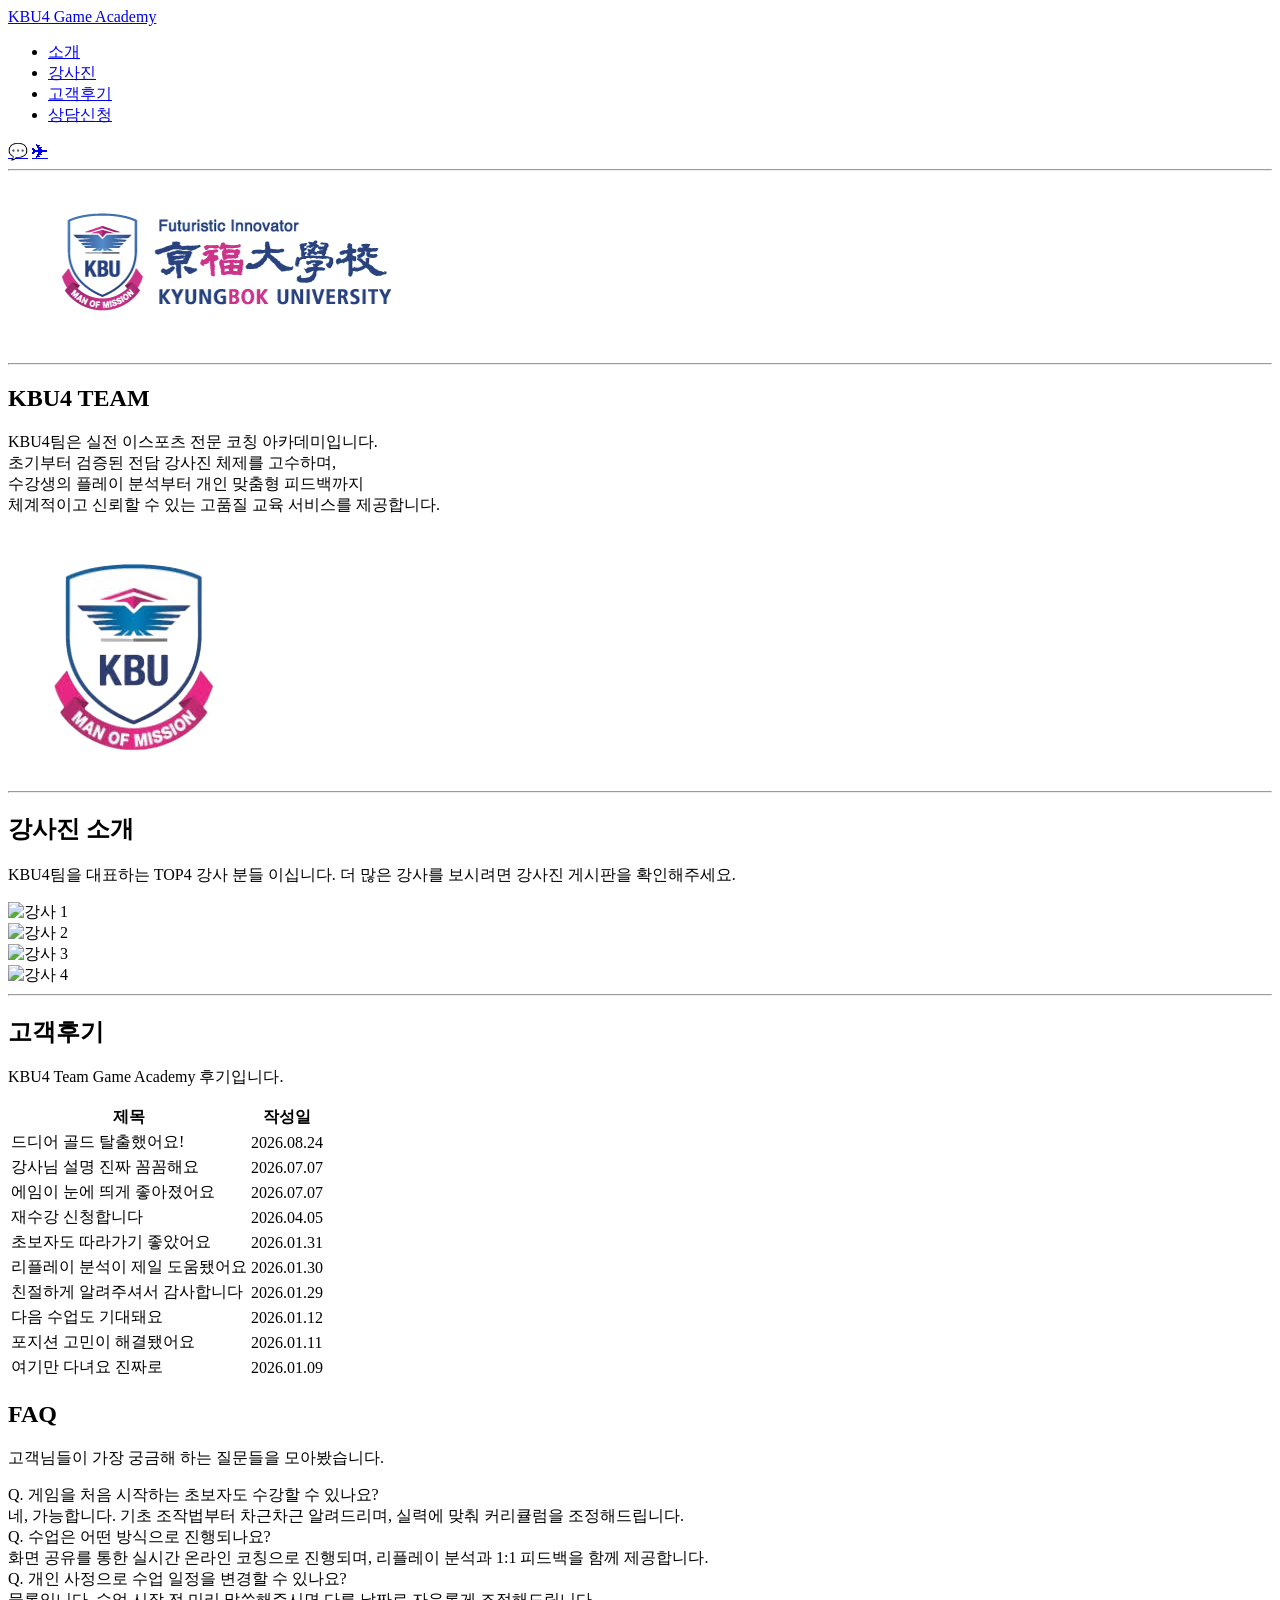
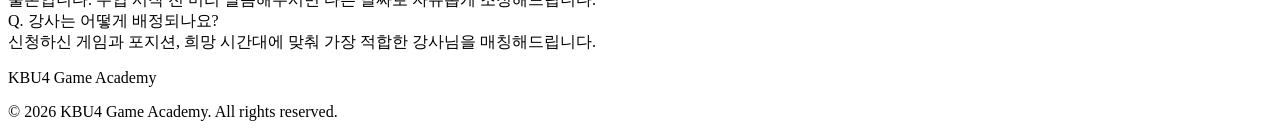
==== commit 4bc47afa: "css파일 이름 수정" ====
--- a/index.html
+++ b/index.html
@@ -4,7 +4,7 @@
     <meta charset="UTF-8">
     <meta name="viewport" content="width=device-width, initial-scale=1.0">
     <title>KBU4 Game Academy</title>
-    <link rel="stylesheet" href="css/style.css">
+    <link rel="stylesheet" href="css/index.css">
 </head>
 <body>
     <header class="header">
@@ -45,7 +45,7 @@
             <div class="hero-container">
 
                 <!-- 좌측 텍스트 그룹 -->
-                <div class="hero-content">
+                <div class="hero-content"> <!-- 제목과 설명문단을 하나의 div로 묶는 포장 역할  -->
                     <h1 class="hero-title">
                         <span class="title-line">KBU4</span>
                         <span class="title-line">TEAM</span>
@@ -172,8 +172,8 @@
     </main>
 
     <footer class="footer">
-        <p class="footer-logo">KBU4 Game Academy</p>
-        <p class="footer-copyright">© 2026 KBU4 Game Academy. All rights reserved.</p>
+        <p class="footer-logo">KBU4 Game Academy</p> <!-- 사이트 이름을 한번 더 보여주는 로고 -->
+        <p class="footer-copyright">© 2026 KBU4 Game Academy. All rights reserved.</p> <!-- 저작권 표시 -->
     </footer>
 </body>
 </html>
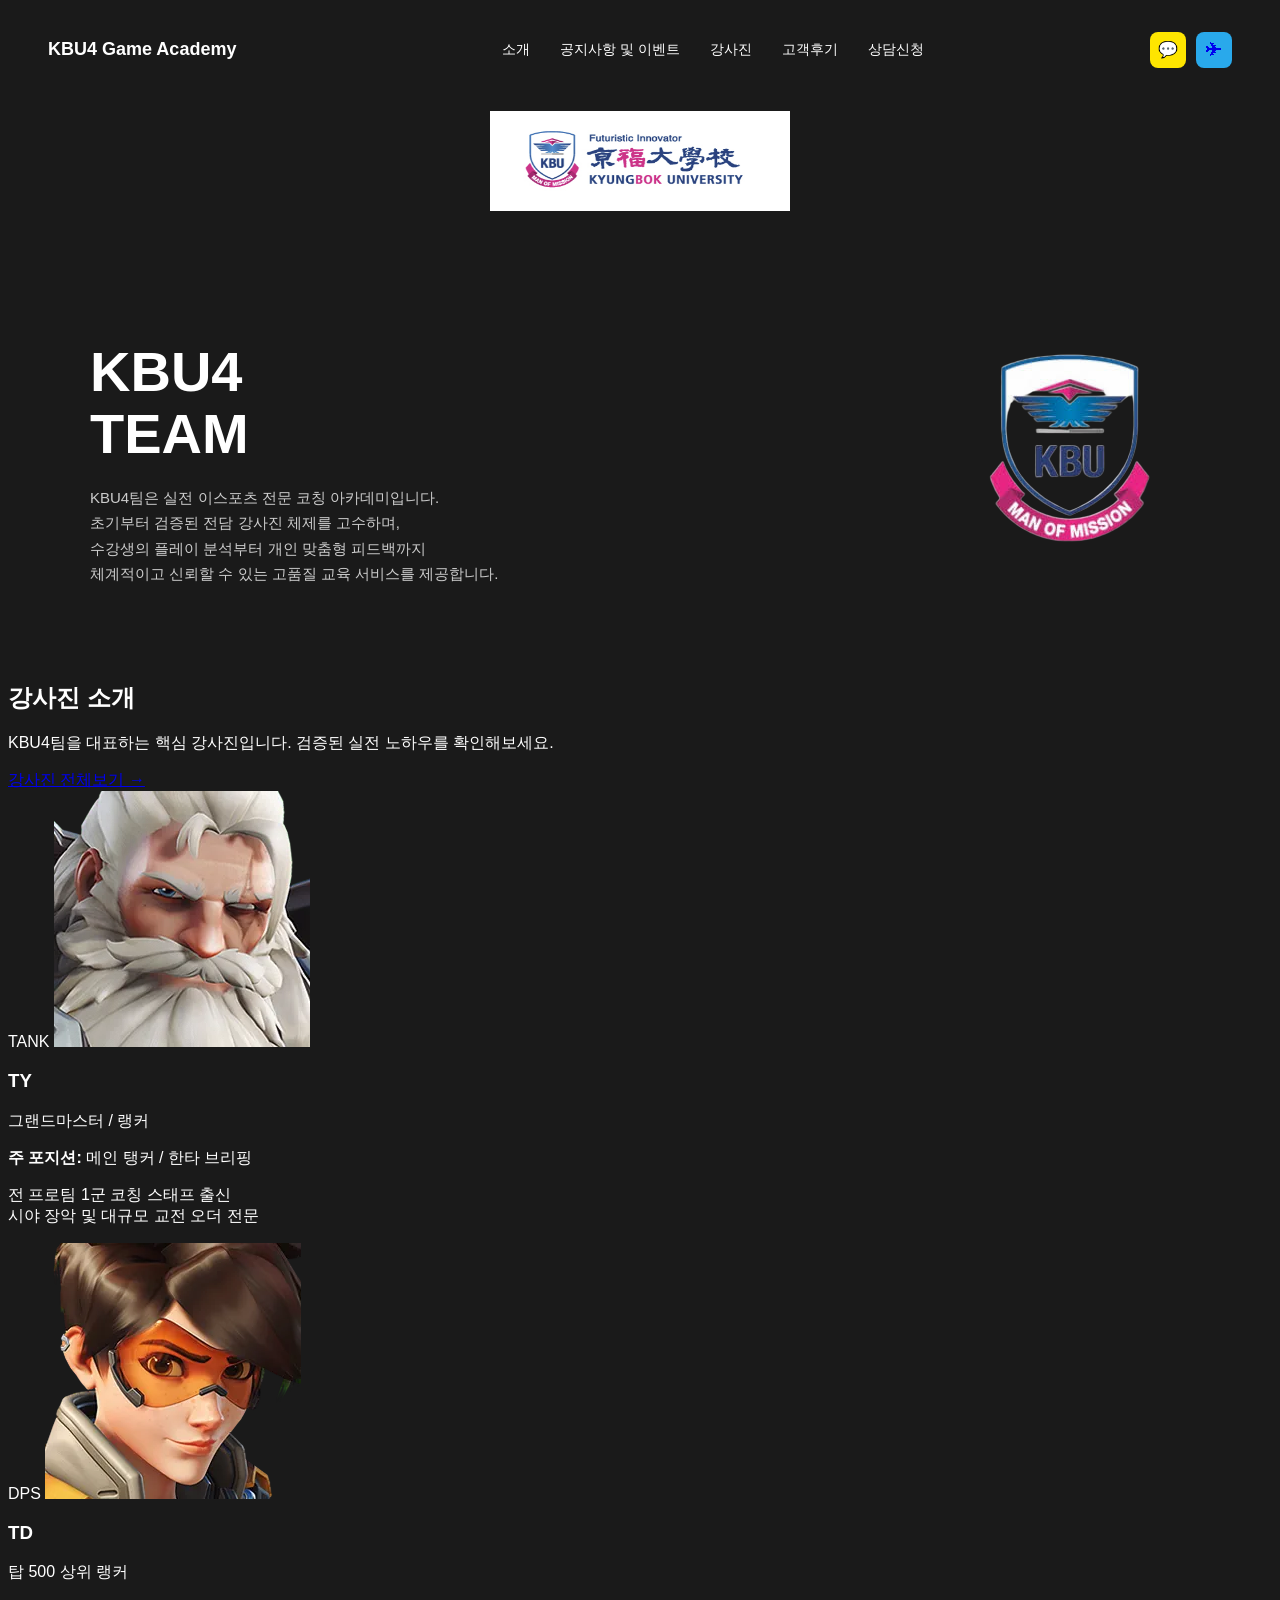
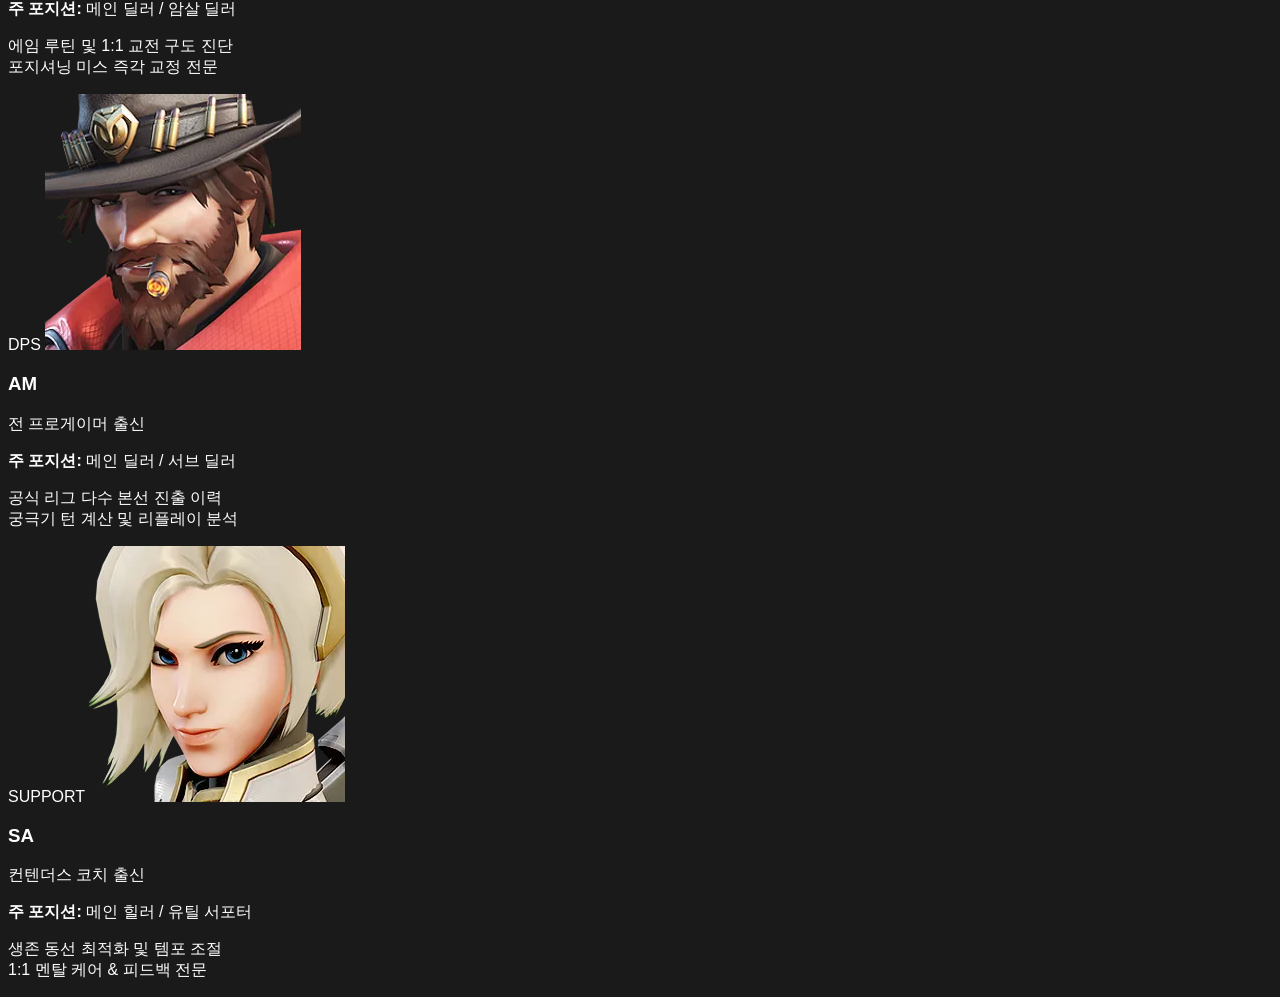
==== commit 5c6df606: "DEAL 강사진 기본 틀" ====
--- a/index.html
+++ b/index.html
@@ -1,179 +1,167 @@
 <!DOCTYPE html>
 <html lang="ko">
 <head>
-    <meta charset="UTF-8">
-    <meta name="viewport" content="width=device-width, initial-scale=1.0">
-    <title>KBU4 Game Academy</title>
-    <link rel="stylesheet" href="css/index.css">
+  <meta charset="UTF-8">
+  <meta name="viewport" content="width=device-width, initial-scale=1.0">
+  <title>KBU4 Game Academy</title>
+  
+  <!-- CSS 스타일시트 연결 -->
+  <link rel="stylesheet" href="my-project/css/style.css">
 </head>
 <body>
-    <header class="header">
-        <div class="logo">
-            <a href="index.html">KBU4 Game Academy</a>
+
+  <!-- ============================================================
+       [1. 상단 네비게이션 헤더 (GNB)]
+       ============================================================ -->
+  <header class="header">
+    <div class="logo">
+      <a href="index.html">KBU4 Game Academy</a>
+    </div>
+
+    <nav class="gnb">
+      <ul>
+        <li><a href="#">소개</a></li>
+        <li><a href="#">공지사항 및 이벤트</a></li>
+        <li><a href="my-project/pages/teachers.html">강사진</a></li>
+        <li><a href="#">고객후기</a></li>
+        <li><a href="my-project/pages/contact.html">상담신청</a></li>
+      </ul>
+    </nav>
+
+    <div class="header-sns">
+      <a href="https://open.kakao.com" target="_blank" class="btn-kakao" title="카카오톡 상담">💬</a>
+      <a href="https://t.me" target="_blank" class="btn-telegram" title="텔레그램 상담">✈</a>
+    </div>
+  </header>
+  <main>
+    
+    <!-- ------------------------------------------------------------
+         [1-1. 상단 중앙 브랜드 로고 바]
+         ------------------------------------------------------------ -->
+    <section class="top-brand-bar">
+      <div class="brand-logo-wrap">
+        <img src="my-project/images/임시.png" alt="경복대학교 KBU 로고">
+      </div>
+    </section>
+
+    <!-- ------------------------------------------------------------
+         [2. 중단 히어로 배너 (소개 구역)]
+         ------------------------------------------------------------ -->
+    <section class="hero-section">
+      <div class="hero-container">
+        
+        <!-- 좌측 텍스트 그룹 -->
+        <div class="hero-content">
+          <h1 class="hero-title">
+            <span class="title-line">KBU4</span>
+            <span class="title-line">TEAM</span>
+          </h1>
+
+          <p class="hero-desc">
+            KBU4팀은 실전 이스포츠 전문 코칭 아카데미입니다.<br>
+            초기부터 검증된 전담 강사진 체제를 고수하며,<br>
+            수강생의 플레이 분석부터 개인 맞춤형 피드백까지<br>
+            체계적이고 신뢰할 수 있는 고품질 교육 서비스를 제공합니다.
+          </p>
         </div>
 
-        <nav class="gnb">
-            <ul>
-                <li><a href="pages/about.html">소개</a></li>
-                <li><a href="#">강사진</a></li>
-                <li><a href="#">고객후기</a></li>
-                <li><a href="pages/contact.html">상담신청</a></li>
-            </ul>
-        </nav>
+        <!-- 우측 로고 이미지 (logo.png) -->
+        <div class="hero-visual">
+          <img src="my-project/images/logo.png" alt="KBU4 방패 엠블럼">
+        </div>
 
-        <div class="header-sns">
-            <a href="https://open.kakao.com" target="_blank" class="btn-kakao" title="카카오톡 상담">💬</a>
-            <a href="https://t.me" target="_blank" class="btn-telegram" title="텔레그램 상담">✈</a>
+      </div>
+    </section>
+
+    <!-- ------------------------------------------------------------
+         [3. 대표 강사진 소개 섹션]
+         - 화면 전체 가로폭(1200px)을 활용한 4열 그리드 카드
+         ------------------------------------------------------------ -->
+    <section class="instructors-section">
+      <div class="section-container">
+        
+        <!-- 상단 헤더 -->
+        <div class="section-header">
+          <div>
+            <h2 class="section-title">강사진 소개</h2>
+            <p class="section-subtitle">KBU4팀을 대표하는 핵심 강사진입니다. 검증된 실전 노하우를 확인해보세요.</p>
+          </div>
+          <a href="#" class="view-all-btn">강사진 전체보기 &rarr;</a>
         </div>
-    </header>
 
-    <hr class="section-divider">
+        <!-- 4열 카드 그리드 -->
+        <div class="instructor-grid">
 
-    <main>
+          <!-- 코치 1 (탱커) -->
+          <article class="instructor-card">
+            <div class="card-thumb">
+              <span class="position-badge badge-tank">TANK</span>
+              <img src="my-project/images/tank.png" alt="TY 코치" class="coach-img">
+            </div>
+            <div class="card-body">
+              <div class="coach-meta">
+                <h3 class="coach-name">TY</h3>
+                <span class="coach-tier">그랜드마스터 / 랭커</span>
+              </div>
+              <p class="coach-role"><strong>주 포지션:</strong> 메인 탱커 / 한타 브리핑</p>
+              <p class="coach-desc">전 프로팀 1군 코칭 스태프 출신<br>시야 장악 및 대규모 교전 오더 전문</p>
+            </div>
+          </article>
 
-        <!-- [상단 중앙 브랜드 로고 바] -->
-        <section class="top-brand-bar">
-            <div class="brand-logo-wrap">
-                <img src="images/임시.png" alt="경복대학교 KBU 로고">
+          <!-- 코치 2 (딜러) -->
+          <article class="instructor-card">
+            <div class="card-thumb">
+              <span class="position-badge badge-dps">DPS</span>
+              <img src="my-project/images/ad.png" alt="TD 코치" class="coach-img">
             </div>
-        </section>
+            <div class="card-body">
+              <div class="coach-meta">
+                <h3 class="coach-name">TD</h3>
+                <span class="coach-tier">탑 500 상위 랭커</span>
+              </div>
+              <p class="coach-role"><strong>주 포지션:</strong> 메인 딜러 / 암살 딜러</p>
+              <p class="coach-desc">에임 루틴 및 1:1 교전 구도 진단<br>포지셔닝 미스 즉각 교정 전문</p>
+            </div>
+          </article>
 
-        <hr class="section-divider">
+          <!-- 코치 3 (딜러) -->
+          <article class="instructor-card">
+            <div class="card-thumb">
+              <span class="position-badge badge-dps">DPS</span>
+              <img src="my-project/images/adc.png" alt="AM 코치" class="coach-img">
+            </div>
+            <div class="card-body">
+              <div class="coach-meta">
+                <h3 class="coach-name">AM</h3>
+                <span class="coach-tier">전 프로게이머 출신</span>
+              </div>
+              <p class="coach-role"><strong>주 포지션:</strong> 메인 딜러 / 서브 딜러</p>
+              <p class="coach-desc">공식 리그 다수 본선 진출 이력<br>궁극기 턴 계산 및 리플레이 분석</p>
+            </div>
+          </article>
 
-        <!-- [중단 히어로 배너 (소개 구역)] -->
-        <section class="hero-section">
-            <div class="hero-container">
+          <!-- 코치 4 (서포터) -->
+          <article class="instructor-card">
+            <div class="card-thumb">
+              <span class="position-badge badge-sup">SUPPORT</span>
+              <img src="my-project/images/sup.png" alt="SA 코치" class="coach-img">
+            </div>
+            <div class="card-body">
+              <div class="coach-meta">
+                <h3 class="coach-name">SA</h3>
+                <span class="coach-tier">컨텐더스 코치 출신</span>
+              </div>
+              <p class="coach-role"><strong>주 포지션:</strong> 메인 힐러 / 유틸 서포터</p>
+              <p class="coach-desc">생존 동선 최적화 및 템포 조절<br>1:1 멘탈 케어 & 피드백 전문</p>
+            </div>
+          </article>
 
-                <!-- 좌측 텍스트 그룹 -->
-                <div class="hero-content"> <!-- 제목과 설명문단을 하나의 div로 묶는 포장 역할  -->
-                    <h1 class="hero-title">
-                        <span class="title-line">KBU4</span>
-                        <span class="title-line">TEAM</span>
-                    </h1>
+        </div>
+      </div>
+    </section>
 
-                    <p class="hero-desc">
-                        KBU4팀은 실전 이스포츠 전문 코칭 아카데미입니다.<br>
-                        초기부터 검증된 전담 강사진 체제를 고수하며,<br>
-                        수강생의 플레이 분석부터 개인 맞춤형 피드백까지<br>
-                        체계적이고 신뢰할 수 있는 고품질 교육 서비스를 제공합니다.
-                    </p>
-                </div>
+  </main>
 
-                <!-- 우측 로고 이미지 (logo.png) -->
-                <div class="hero-visual">
-                    <img src="images/logo.png" alt="KBU4 방패 엠블럼">
-                </div>
-
-            </div>
-        </section>
-
-        <hr class="section-divider">
-
-        <!-- [강사진 소개] -->
-        <section class="intro">
-            <div class="intro-heading">
-                <!-- 강사진 소개 제목과 설명 -->
-                <h2>강사진 소개</h2>
-                <p>KBU4팀을 대표하는 TOP4 강사 분들 이십니다. 더 많은 강사를 보시려면 강사진 게시판을 확인해주세요.</p>
-            </div>
-
-            <!-- 강사진 카드 -->
-            <div class="intro-grid">
-                <div class="intro-card"><img src="images/teacher1.jpg" alt="강사 1"></div>
-                <div class="intro-card"><img src="images/teacher2.jpg" alt="강사 2"></div>
-                <div class="intro-card"><img src="images/teacher3.jpg" alt="강사 3"></div>
-                <div class="intro-card"><img src="images/teacher4.jpg" alt="강사 4"></div>
-            </div>
-        </section>
-
-        <hr class="section-divider">
-
-        <!-- [고객후기 + FAQ] -->
-        <section class="section-wrap">
-            <!-- 왼쪽: 고객후기 -->
-            <div class="col">
-                <h2>고객후기</h2>
-                <p class="desc">KBU4 Team Game Academy 후기입니다.</p>
-                <!-- 날짜, 데이터 및 너비를 일정하게 나누어서 가져가기 위해 table 태그 사용 -->
-                <table class="review-table">
-                    <tr>
-                        <th>제목</th>
-                        <th>작성일</th>
-                    </tr>
-                    <tr>
-                        <td>드디어 골드 탈출했어요!</td>
-                        <td class="date">2026.08.24</td>
-                    </tr>
-                    <tr>
-                        <td>강사님 설명 진짜 꼼꼼해요</td>
-                        <td class="date">2026.07.07</td>
-                    </tr>
-                    <tr>
-                        <td>에임이 눈에 띄게 좋아졌어요</td>
-                        <td class="date">2026.07.07</td>
-                    </tr>
-                    <tr>
-                        <td>재수강 신청합니다</td>
-                        <td class="date">2026.04.05</td>
-                    </tr>
-                    <tr>
-                        <td>초보자도 따라가기 좋았어요</td>
-                        <td class="date">2026.01.31</td>
-                    </tr>
-                    <tr>
-                        <td>리플레이 분석이 제일 도움됐어요</td>
-                        <td class="date">2026.01.30</td>
-                    </tr>
-                    <tr>
-                        <td>친절하게 알려주셔서 감사합니다</td>
-                        <td class="date">2026.01.29</td>
-                    </tr>
-                    <tr>
-                        <td>다음 수업도 기대돼요</td>
-                        <td class="date">2026.01.12</td>
-                    </tr>
-                    <tr>
-                        <td>포지션 고민이 해결됐어요</td>
-                        <td class="date">2026.01.11</td>
-                    </tr>
-                    <tr>
-                        <td>여기만 다녀요 진짜로</td>
-                        <td class="date">2026.01.09</td>
-                    </tr>
-                </table>
-            </div>
-
-            <!-- 오른쪽: FAQ -->
-            <div class="col">
-                <h2>FAQ</h2>
-                <p class="desc">고객님들이 가장 궁금해 하는 질문들을 모아봤습니다.</p>
-
-                <div class="faq-item">
-                    <div class="question">Q. 게임을 처음 시작하는 초보자도 수강할 수 있나요?</div>
-                    <div class="answer">네, 가능합니다. 기초 조작법부터 차근차근 알려드리며, 실력에 맞춰 커리큘럼을 조정해드립니다.</div>
-                </div>
-
-                <div class="faq-item">
-                    <div class="question">Q. 수업은 어떤 방식으로 진행되나요?</div>
-                    <div class="answer">화면 공유를 통한 실시간 온라인 코칭으로 진행되며, 리플레이 분석과 1:1 피드백을 함께 제공합니다.</div>
-                </div>
-
-                <div class="faq-item">
-                    <div class="question">Q. 개인 사정으로 수업 일정을 변경할 수 있나요?</div>
-                    <div class="answer">물론입니다. 수업 시작 전 미리 말씀해주시면 다른 날짜로 자유롭게 조정해드립니다.</div>
-                </div>
-                <div class="faq-item">
-                    <div class="question">Q. 강사는 어떻게 배정되나요?</div>
-                    <div class="answer">신청하신 게임과 포지션, 희망 시간대에 맞춰 가장 적합한 강사님을 매칭해드립니다.</div>
-                </div>
-            </div>
-        </section>
-
-    </main>
-
-    <footer class="footer">
-        <p class="footer-logo">KBU4 Game Academy</p> <!-- 사이트 이름을 한번 더 보여주는 로고 -->
-        <p class="footer-copyright">© 2026 KBU4 Game Academy. All rights reserved.</p> <!-- 저작권 표시 -->
-    </footer>
+  <script src="js/scripts.js"></script>
 </body>
 </html>
--- a/my-project/css/style.css
+++ b/my-project/css/style.css
@@ -0,0 +1,490 @@
+/* ============================================================
+   목차 (Table of Contents)
+   1. 공통 설정 (Reset / body / 구분선)
+   2. 헤더 (.header)
+   3. 상단 브랜드 로고 바 (.top-brand-bar)
+   4. 히어로 배너 (.hero-section)
+   5. 강사진 소개 (.intro)
+   6. 고객후기 + FAQ (.section-wrap)
+   ============================================================ */
+
+
+/* ------------------------------------------------------------
+   1. 공통 설정
+   ------------------------------------------------------------ */
+
+/* 모든 요소에 적용되는 리셋 속성
+   box-sizing: border-box
+   → 원래 CSS는 width에 padding/border가 "더해져서" 요소가 커짐
+   → border-box를 쓰면 padding/border가 width 안에 "포함"되게 계산 방식을 바꿔줌
+   → 그래서 padding을 줘도 요소가 화면 밖으로 삐져나가지 않음 */
+* {
+    box-sizing: border-box;
+}
+
+body {
+    background-color: #1a1a1a;   /* 전체 페이지 배경을 어두운 색으로 (다크모드) */
+    color: #ffffff;              /* 기본 글자색을 흰색으로 (다크 배경에서 보이도록) */
+    font-family: Arial, sans-serif; /* 페이지 전체 기본 글꼴 지정 */
+}
+
+/* 구간 경계를 보여주는 흰색 구분선 (<hr class="section-divider">)
+   - hr 태그는 기본적으로 두꺼운 회색 "테두리 박스" 모양임
+   - border: none      → 그 기본 테두리를 전부 지움
+   - border-top        → 위쪽에만 얇은 흰 선을 새로 그림
+   - margin: 0          → hr 기본으로 붙는 위아래 여백을 없애서
+                          구간 사이에 어정쩡한 틈이 생기지 않게 함 */
+.section-divider {
+    border: none;
+    border-top: 1px solid #ffffff;
+    margin: 0;
+}
+
+
+/* ------------------------------------------------------------
+   2. 헤더 (네비게이션 바)
+   HTML: <header class="header"> ... </header>
+   ------------------------------------------------------------ */
+
+/* 헤더 전체 박스 */
+.header {
+    background-color: #1a1a1a;         /* 헤더 배경색 (본문과 통일된 다크톤) */
+    color: #fff;                       /* 헤더 안 글자색 흰색 */
+    display: flex;                     /* 자식 요소(로고/메뉴/SNS버튼)를 가로 한 줄로 배치 */
+    align-items: center;               /* 세로 방향: 가운데 정렬 (높이가 서로 달라도 중앙에 맞춤) */
+    justify-content: space-between;    /* 가로 방향: 자식 3개를 양 끝 + 사이 간격 균등하게 배치
+                                           (로고는 왼쪽 끝, SNS버튼은 오른쪽 끝으로 밀림) */
+    padding: 16px 40px;                /* 안쪽 여백: 위아래 16px, 좌우 40px */
+}
+
+/* 로고 텍스트("KBU4 Game Academy") 링크 */
+.header .logo a {
+    color: #fff;                  /* 링크 기본 파란색/밑줄 대신 흰색으로 */
+    font-weight: bold;            /* 글자 굵게 */
+    font-size: 18px;
+    text-decoration: none;        /* a 태그 기본 밑줄 제거 */
+}
+
+/* 네비게이션 메뉴 목록(ul) 전체 */
+.header .gnb ul {
+    display: flex;         /* 메뉴 항목(li)들을 세로 목록이 아니라 가로로 나열 */
+    gap: 30px;              /* 메뉴 항목 사이 간격 30px */
+    list-style: none;       /* li 앞에 자동으로 붙는 점(•) 제거 */
+}
+
+/* 메뉴 항목 각각의 링크 글자 */
+.header .gnb a {
+    color: #fff;
+    text-decoration: none;  /* 밑줄 제거 */
+    font-size: 14px;
+}
+
+/* 헤더 우측 SNS 상담 버튼(카카오톡/텔레그램) 묶음 */
+.header-sns {
+    display: flex;   /* 버튼 2개를 가로로 나란히 */
+    gap: 10px;         /* 버튼 사이 간격 */
+}
+
+/* SNS 버튼 하나하나 (동그란/각진 아이콘 박스) */
+.header-sns a {
+    width: 36px;
+    height: 36px;
+    border-radius: 8px;             /* 모서리를 둥글게 깎음 (숫자가 클수록 더 둥글어짐) */
+    display: flex;                  /* 버튼 안의 이모지(💬,✈)를 정중앙에 놓기 위해 flex 사용 */
+    align-items: center;            /* 세로 가운데 */
+    justify-content: center;        /* 가로 가운데 */
+    text-decoration: none;
+    font-size: 16px;
+}
+
+.btn-kakao { background-color: #fee500; }     /* 카카오톡 브랜드 노란색 */
+.btn-telegram { background-color: #29a9eb; }  /* 텔레그램 브랜드 하늘색 */
+
+
+/* ------------------------------------------------------------
+   3. 상단 브랜드 로고 바
+   HTML: <section class="top-brand-bar"> ... </section>
+   ------------------------------------------------------------ */
+
+.top-brand-bar {
+    background-color: #1a1a1a;   /* 헤더와 같은 배경색 → 시각적으로 이어져 보이게 */
+    padding: 20px 0;             /* 위아래 여백만 20px (좌우는 0, 가운데 정렬로 처리) */
+    text-align: center;          /* 안에 있는 이미지(inline 요소 취급)를 가운데 정렬 */
+}
+
+.brand-logo-wrap img {
+    width: 300px;   /* 로고 이미지 가로 크기 고정 */
+    height: 100px;  /* 로고 이미지 세로 크기 고정 */
+}
+
+
+/* ------------------------------------------------------------
+   4. 히어로 배너 (소개 구역)
+   HTML: <section class="hero-section"> ... </section>
+   ------------------------------------------------------------ */
+
+.hero-section {
+    background-color: #1a1a1a;
+    color: #fff;
+    padding: 60px 20px;   /* 위아래 여백을 크게 줘서 배너 느낌을 냄 */
+}
+
+/* 좌: 텍스트(hero-content) / 우: 이미지(hero-visual)를 나란히 배치하는 틀 */
+.hero-container {
+    max-width: 1100px;     /* 내용이 화면 가득 퍼지지 않게 최대 너비를 제한 */
+    margin: 0 auto;        /* 좌우 마진을 auto로 줘서 화면 가운데로 정렬 (가운데 정렬의 정석 조합) */
+    display: flex;         /* 좌측 텍스트 + 우측 이미지를 가로로 나란히 배치 */
+    align-items: center;   /* 세로 방향을 교차축을 기준으로 가운데 정렬 */
+    justify-content: space-between; /* 가로 방향을 주축을 로고-메뉴-SNS를 양끝/사이로 벌림, space-between은 양 끝에 붙이고 남는 공간 벌림. */
+    gap: 40px;              /* 화면이 작아져도 텍스트-이미지 사이 최소 간격 */
+}
+
+.hero-title {
+    font-size: 56px;        /* 큰 제목 글자 크기 */
+    line-height: 1.1;       /* 줄간격을 좁게 → 두 줄(KBU4 / TEAM)이 촘촘하게 붙어 보임 */
+    font-weight: 900;       /* 아주 굵게 (900이 최대치) */
+    margin-bottom: 20px;    /* 아래 설명 문단과의 간격 */
+}
+
+/* h1 안의 span 두 개("KBU4","TEAM")를 각각 한 줄씩 줄바꿈 시키는 용도
+   span은 원래 inline이라 줄바꿈이 안 되는데, block으로 바꾸면 줄바꿈됨 */
+.hero-title .title-line {
+    display: block;
+}
+
+.hero-desc {
+    font-size: 15px;
+    line-height: 1.7;   /* 줄간격을 넉넉히 줘서 본문 가독성을 높임 */
+    color: #ccc;        /* 순백색보다 살짝 어두운 회색으로, 제목과 위계 차이를 줌 */
+}
+
+.hero-visual img {
+    max-width: 400px;   /* 이미지가 너무 커지지 않게 최대 크기 제한 */
+    width: 100%;        /* 부모(.hero-visual) 너비에 맞춰 유동적으로 줄어듦 (반응형) */
+}
+
+
+/* ------------------------------------------------------------
+   5. 강사진 소개
+   HTML: <div class="menu-item intro"> ... </div>
+   ------------------------------------------------------------ */
+
+.intro {
+    max-width: 1100px; /* 가독성을 지키기 위해서 최대 크기를 1100px 제한 */
+    margin: 0 auto;         /* 가운데 정렬 (hero-container와 동일한 원리) */
+    padding: 60px 20px 0;   /* 위 60px, 좌우 20px, 아래 0 (다음 구간과 자연스럽게 이어지게) */
+}
+
+/* 제목("강사진 소개") */
+.intro-heading h2 {
+    font-size: 28px;
+    margin-bottom: 8px;   /* 바로 아래 설명 문단과의 간격을 좁게 */
+}
+
+/* 설명 문단 */
+.intro-heading p {
+    color: #aaa;             /* 제목보다 흐린 회색 → 부제 느낌 */
+    font-size: 14px;
+    margin-bottom: 30px;     /* 카드 목록과의 간격을 넓게 */
+}
+
+/* 강사 카드 4개를 감싸는 틀: 가로로 나란히 배치 */
+.intro-grid {
+    display: flex;   /* 카드 4개를 세로로 쌓지 않고 가로 한 줄로 배치 */
+    gap: 20px;         /* 카드 사이 간격 */
+}
+
+/* 카드 1개 (이미지 하나를 감싼 div) */
+.intro-card {
+    flex: 1;   /* 부모(.intro-grid) 안에서 카드 4개가 너비를 "균등하게" 나눠 가짐
+                  → 카드 몇 개든 항상 똑같은 폭으로 자동 조정됨 */
+}
+
+/* 카드 안 이미지
+   img는 기본 display 값이 inline이라, 글자처럼 취급되어
+   이미지 아래쪽에 원치 않는 얇은 여백(공백)이 생김.
+   display: block으로 바꿔서 그 여백을 없앰 */
+.intro-card img {
+    width: 100%;     /* 이미지가 카드(.intro-card) 너비에 꽉 차게 늘어남 */
+    display: block; /* img는 inline속성이라 글자 취급을 받아 미세한 여백이 생김. 그것을 없애기 위해 display: block;속성을 사용 */
+}
+
+
+/* ------------------------------------------------------------
+   6. 고객후기 + FAQ
+   HTML: <div class="section-wrap"> ... </div>
+   왼쪽(.col): 고객후기 표 / 오른쪽(.col): FAQ
+   ------------------------------------------------------------ */
+
+/* 고객후기 칸 + FAQ 칸을 좌우로 나란히 배치하는 틀 */
+.section-wrap {
+    max-width: 1100px;
+    margin: 0 auto;
+    padding: 60px 20px;
+    display: flex;   /* 두 개의 .col을 세로로 쌓지 않고 좌우로 배치 */
+    gap: 40px;         /* 두 칸 사이 간격 */
+}
+
+/* 고객후기 칸 / FAQ 칸 각각
+   flex: 1을 둘 다 주면 두 칸이 정확히 절반씩(1:1) 너비를 나눠 가짐 */
+.col {
+    flex: 1;
+}
+
+.col h2 {
+    font-size: 28px;
+    margin-bottom: 8px;
+}
+
+.col .desc {
+    color: #aaa;
+    margin-bottom: 20px;
+    font-size: 14px;
+}
+
+/* --- 6-1. 왼쪽: 고객후기 표 --- */
+
+/* 표 전체 틀 */
+.review-table {
+    width: 100%;                   /* 부모(.col) 너비에 꽉 차게 */
+    border: 1px solid #444;        /* 표 바깥 테두리 (어두운 배경에 맞춘 회색) */
+    border-collapse: collapse;     /* 셀마다 따로 생기는 이중 테두리를 하나로 합침
+                                       (안 쓰면 셀 경계가 두 줄로 겹쳐 보임) */
+}
+
+/* 표 제목 행(제목/작성일) */
+.review-table th {
+    border-bottom: 2px solid #fff;  /* 헤더 아래 굵은 흰 줄 → 본문 데이터와 구분 */
+    padding: 10px;                  /* 셀 안쪽 여백 */
+    text-align: left;               /* 글자를 왼쪽 정렬 (표 기본값은 가운데 정렬이라 명시함) */
+    font-size: 14px;
+}
+
+/* 표 본문 셀(후기 제목, 날짜) */
+.review-table td {
+    border-bottom: 1px solid #444;   /* 행마다 얇은 구분선 */
+    padding: 10px;
+    font-size: 14px;
+}
+
+/* 작성일 칸만 따로 지정: td 중에서도 class="date"가 붙은 것만 골라 스타일 적용 */
+.review-table td.date {
+    color: #aaa;              /* 날짜는 덜 중요한 정보라 흐린 색으로 */
+    text-align: right;        /* 오른쪽 정렬 (제목은 왼쪽, 날짜는 오른쪽 → 표가 안정적으로 보임) */
+    white-space: nowrap;      /* 날짜가 "2026.08.24"처럼 중간에 줄바꿈되지 않게 강제로 한 줄 유지 */
+}
+
+/* --- 6-2. 오른쪽: FAQ --- */
+
+/* 질문+답변 한 세트를 감싸는 박스 (카드 형태) */
+.faq-item {
+    border: 1px solid #444;       /* 박스 테두리 */
+    border-radius: 8px;           /* 모서리를 둥글게 */
+    padding: 16px 20px;           /* 박스 안쪽 여백 */
+    margin-bottom: 12px;          /* 박스끼리 세로 간격 */
+}
+
+/* 질문 텍스트 ("Q. ~~") */
+.faq-item .question {
+    font-weight: bold;       /* 질문을 굵게 → 답변과 시각적으로 구분 */
+    margin-bottom: 8px;      /* 바로 아래 답변과의 간격 */
+}
+
+/* 답변 텍스트 */
+.faq-item .answer {
+    font-size: 14px;
+    color: #ccc;          /* 질문(흰색)보다 살짝 흐리게 → 우선순위 차이 표현 */
+    line-height: 1.6;     /* 줄간격을 넉넉히 줘서 여러 줄 답변도 읽기 편하게 */
+}
+
+
+/* ------------------------------------------------------------
+   7. 푸터
+   HTML: <footer class="footer"> ... </footer>
+   ------------------------------------------------------------ */
+
+.footer {
+    background-color: #1a1a1a;      /* 헤더와 같은 배경색으로 통일감 */
+    border: 1px solid #444;     /* 본문과 푸터를 구분하는 얇은 선 */
+    padding: 30px 20px;
+    text-align: center;             /* 안의 텍스트 2줄을 가운데 정렬 */
+}
+
+.footer-logo {
+    font-weight: bold;
+    font-size: 16px;
+    margin-bottom: 6px;   /* 저작권 문구와의 간격 */
+}
+
+.footer-copyright {
+    color: #777;      /* 저작권 문구는 가장 눈에 덜 띄게 흐린 색 */
+    font-size: 12px;
+}
+
+/* ------------------------------------------------------------
+   8. 강사진 페이지 - SUP 파트 (담당: 윤)
+   HTML: pages/teachers.html 의 <section class="sup-section">
+   ※ 클래스 이름을 전부 sup- 로 시작하게 해서
+     DEAL / TANK 팀원 CSS와 이름이 겹치지 않도록 함
+   ------------------------------------------------------------ */
+
+/* SUP 구역 전체 틀 */
+.sup-section {
+    max-width: 1100px;      /* 다른 구역들과 같은 최대 너비 */
+    margin: 0 auto;         /* 화면 가운데 정렬 */
+    padding: 60px 20px;
+}
+
+/* "SUP" 큰 제목 */
+.sup-title {
+    text-align: center;
+    font-size: 64px;
+    font-weight: 900;       /* 최대 굵기 → DEAL 로고처럼 두껍게 */
+    font-style: italic;     /* 살짝 기울여서 게임 로고 느낌 */
+    letter-spacing: 8px;    /* 글자 사이 간격을 넓혀서 로고처럼 보이게 */
+    margin: 0 0 50px;       /* 아래 카드들과의 간격 */
+}
+
+/* 카드 4개를 2 x 2로 배치
+   grid: 가로/세로 칸을 동시에 나누는 배치 방식 (바둑판 모양에 유리)
+   repeat(2, 1fr) → 같은 너비(1fr)의 칸 2개 */
+.sup-grid {
+    display: grid;
+    grid-template-columns: repeat(2, 1fr);
+    gap: 40px;              /* 카드 사이 가로/세로 간격 */
+}
+
+/* 카드 1개 */
+.sup-card {
+    background-color: #56698f;   /* 아래쪽 파란 회색 영역 색 */
+    border-radius: 6px;
+    overflow: hidden;            /* 안쪽 요소가 둥근 모서리 밖으로 삐져나가지 않게 잘라냄 */
+}
+
+/* --- 8-1. 카드 윗부분 (엠블럼 + 이름 + 아이콘 + 소개) --- */
+.sup-card-top {
+    background-color: #151a26;   /* 짙은 남색 */
+    display: flex;               /* 엠블럼(왼쪽) + 정보(오른쪽) 가로 배치 */
+    align-items: center;
+    gap: 16px;
+    padding: 16px 20px;
+}
+
+/* 랭크 엠블럼 이미지 */
+.sup-rank {
+    width: 80px;
+    height: 80px;
+    object-fit: contain;    /* 비율을 유지한 채 박스 안에 전부 보이게 */
+}
+
+/* 이름 + 포지션 아이콘 한 줄 */
+.sup-name-row {
+    display: flex;
+    align-items: center;
+    gap: 16px;
+}
+
+/* 강사 이름 (HY, JS ...) */
+.sup-name {
+    font-size: 36px;
+    font-weight: 900;
+    margin: 0;              /* h3 기본 여백 제거 */
+}
+
+/* 포지션 아이콘 3개 묶음 */
+.sup-roles {
+    display: flex;
+    gap: 6px;
+}
+
+/* 포지션 아이콘 1개 (동그라미) */
+.sup-role {
+    width: 30px;
+    height: 30px;
+    border-radius: 50%;          /* 50% → 완전한 원 */
+    border: 2px solid #ffffff;
+    display: flex;               /* 아이콘을 원 정중앙에 */
+    align-items: center;
+    justify-content: center;
+    font-size: 14px;
+    opacity: 0.5;                /* 비활성 포지션은 흐리게 */
+}
+
+/* 가능한 포지션 (class="sup-role active") 만 하늘색으로 강조 */
+.sup-role.active {
+    background-color: #19e0e0;
+    border-color: #19e0e0;
+    opacity: 1;
+}
+
+/* 한 줄 소개 */
+.sup-desc {
+    font-size: 12px;
+    color: #ccc;
+    margin: 8px 0 0;
+}
+
+/* --- 8-2. 카드 아랫부분 (MOST HERO + 영웅 사진) --- */
+.sup-card-bottom {
+    display: flex;               /* 세로 글자(왼쪽) + 사진 3장(오른쪽) */
+    gap: 8px;
+    padding: 12px 16px 16px 8px;
+}
+
+/* "MOST HERO" 세로 글자
+   writing-mode: vertical-rl → 글자를 세로로 씀
+   rotate(180deg) → 아래에서 위로 읽히도록 뒤집음 */
+.sup-most {
+    writing-mode: vertical-rl;
+    transform: rotate(180deg);
+    font-size: 32px;
+    font-weight: 900;
+    letter-spacing: 2px;
+    text-align: center;
+    margin: 0;
+}
+
+/* 영웅 사진 3장 목록 */
+.sup-heroes {
+    display: flex;
+    gap: 6px;
+    flex: 1;                /* 세로 글자를 뺀 나머지 폭을 전부 차지 */
+    list-style: none;       /* li 앞의 점 제거 */
+    margin: 0;
+    padding: 0;             /* ul 기본 왼쪽 들여쓰기 제거 */
+}
+
+/* 영웅 1명 칸
+   position: relative → 안쪽 이름표(span)의 위치 기준점이 됨 */
+.sup-hero {
+    flex: 1;                /* 3장이 같은 폭으로 나눠 가짐 */
+    position: relative;
+}
+
+.sup-hero img {
+    width: 100%;
+    height: 180px;
+    object-fit: cover;      /* 비율 유지 + 칸을 꽉 채우고 넘치는 부분은 잘라냄 */
+    display: block;         /* 이미지 아래 미세 여백 제거 */
+}
+
+/* 영웅 이름표 (사진 아래쪽에 겹쳐서 표시)
+   position: absolute → 부모(.sup-hero) 기준으로 아래쪽에 딱 붙임
+   linear-gradient → 위는 투명, 아래는 어둡게 → 흰 글자가 잘 보임 */
+.sup-hero span {
+    position: absolute;
+    left: 0;
+    right: 0;
+    bottom: 0;
+    padding: 24px 8px 8px;
+    background: linear-gradient(transparent, rgba(0, 0, 0, 0.8));
+    font-size: 13px;
+    font-weight: bold;
+}
+
+/* 화면이 좁을 때(태블릿/모바일): 카드를 한 줄에 1개씩 */
+@media (max-width: 768px) {
+    .sup-grid {
+        grid-template-columns: 1fr;
+    }
+}
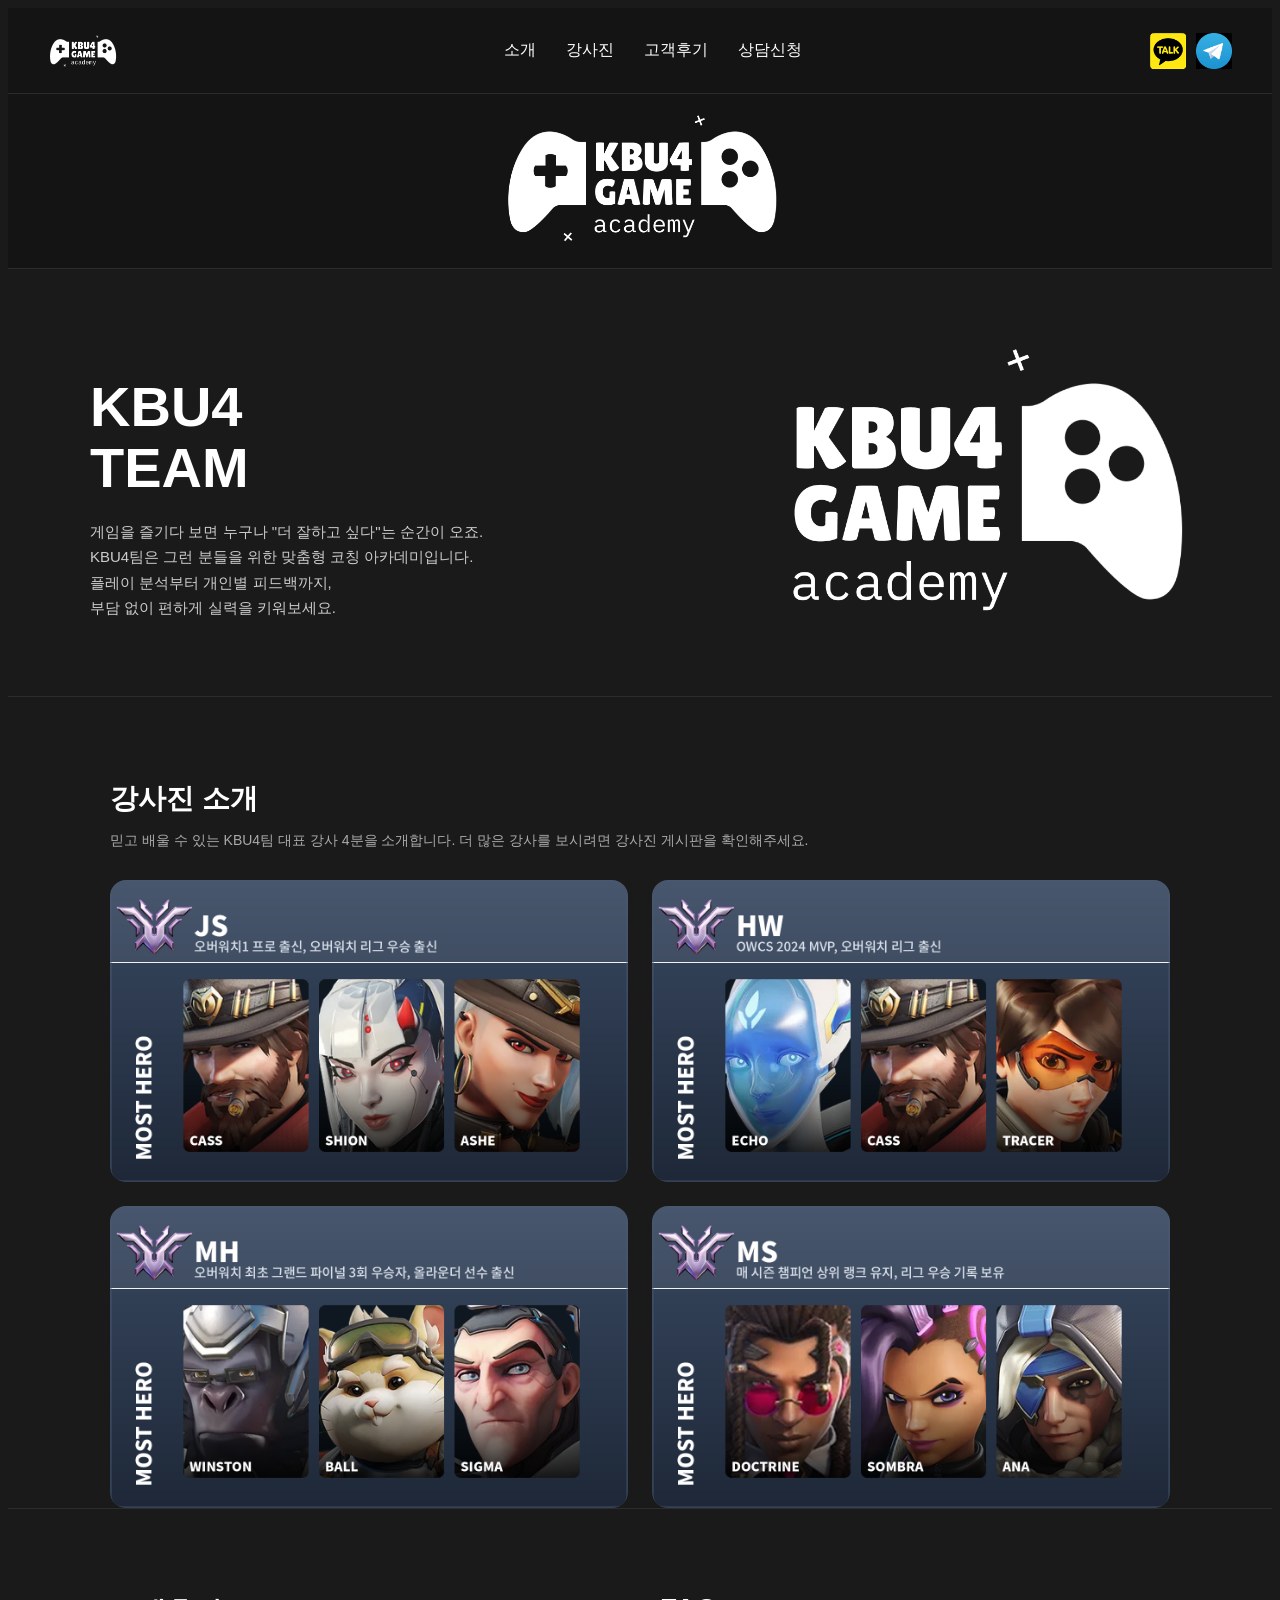
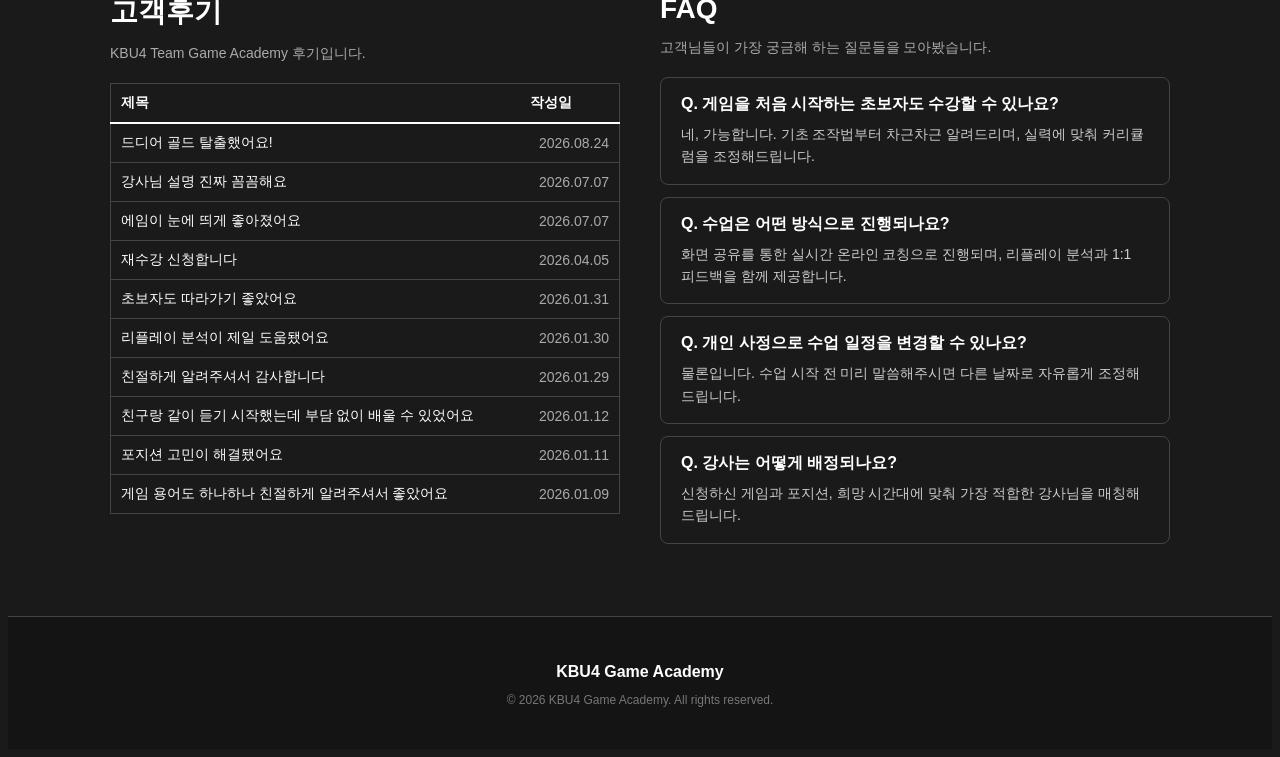
==== commit 8d0b871b: "모바일 쿼리 추가" ====
--- a/index.html
+++ b/index.html
@@ -1,167 +1,189 @@
 <!DOCTYPE html>
 <html lang="ko">
 <head>
-  <meta charset="UTF-8">
-  <meta name="viewport" content="width=device-width, initial-scale=1.0">
-  <title>KBU4 Game Academy</title>
-  
-  <!-- CSS 스타일시트 연결 -->
-  <link rel="stylesheet" href="my-project/css/style.css">
+    <meta charset="UTF-8">
+    <meta name="viewport" content="width=device-width, initial-scale=1.0">
+    <title>KBU4 Game Academy</title>
+    <link rel="stylesheet" href="css/common.css">
+    <link rel="stylesheet" href="css/index.css">
 </head>
 <body>
-
-  <!-- ============================================================
-       [1. 상단 네비게이션 헤더 (GNB)]
-       ============================================================ -->
-  <header class="header">
+    <header class="header">
     <div class="logo">
-      <a href="index.html">KBU4 Game Academy</a>
+        <a href="index.html">
+            <img src="images/logo.png" alt="KBU4 Game Academy 로고">
+            <!-- <span>KBU4 Game Academy</span> -->
+        </a>
     </div>
 
     <nav class="gnb">
-      <ul>
-        <li><a href="#">소개</a></li>
-        <li><a href="#">공지사항 및 이벤트</a></li>
-        <li><a href="my-project/pages/teachers.html">강사진</a></li>
-        <li><a href="#">고객후기</a></li>
-        <li><a href="my-project/pages/contact.html">상담신청</a></li>
-      </ul>
+        <ul>
+            <li><a href="../index.html">소개</a></li>
+            <li><a href="pages/teachers.html">강사진</a></li>
+            <li><a href="pages/reviews.html">고객후기</a></li>
+            <li><a href="pages/contact.html">상담신청</a></li>
+        </ul>
     </nav>
 
     <div class="header-sns">
-      <a href="https://open.kakao.com" target="_blank" class="btn-kakao" title="카카오톡 상담">💬</a>
-      <a href="https://t.me" target="_blank" class="btn-telegram" title="텔레그램 상담">✈</a>
+        <a href="https://open.kakao.com/o/s1ecX5Pi" target="_blank" class="btn-kakao" title="카카오톡 상담">
+            <img src="images/kakao.png" alt="카카오톡 상담">
+        </a>
+        <a href="https://t.me/Banny_3_official" target="_blank" class="btn-telegram" title="텔레그램 상담">
+            <img src="images/telegram.png" alt="텔레그램 상담">
+        </a>
     </div>
-  </header>
-  <main>
-    
-    <!-- ------------------------------------------------------------
-         [1-1. 상단 중앙 브랜드 로고 바]
-         ------------------------------------------------------------ -->
-    <section class="top-brand-bar">
-      <div class="brand-logo-wrap">
-        <img src="my-project/images/임시.png" alt="경복대학교 KBU 로고">
-      </div>
-    </section>
+</header>
 
-    <!-- ------------------------------------------------------------
-         [2. 중단 히어로 배너 (소개 구역)]
-         ------------------------------------------------------------ -->
-    <section class="hero-section">
-      <div class="hero-container">
-        
-        <!-- 좌측 텍스트 그룹 -->
-        <div class="hero-content">
-          <h1 class="hero-title">
-            <span class="title-line">KBU4</span>
-            <span class="title-line">TEAM</span>
-          </h1>
+    <hr class="section-divider">
 
-          <p class="hero-desc">
-            KBU4팀은 실전 이스포츠 전문 코칭 아카데미입니다.<br>
-            초기부터 검증된 전담 강사진 체제를 고수하며,<br>
-            수강생의 플레이 분석부터 개인 맞춤형 피드백까지<br>
-            체계적이고 신뢰할 수 있는 고품질 교육 서비스를 제공합니다.
-          </p>
-        </div>
+    <main>
 
-        <!-- 우측 로고 이미지 (logo.png) -->
-        <div class="hero-visual">
-          <img src="my-project/images/logo.png" alt="KBU4 방패 엠블럼">
-        </div>
+        <!-- [상단 중앙 브랜드 로고 바] -->
+        <section class="top-brand-bar">
+            <div class="brand-logo-wrap">
+                <img src="images/logo.png" alt="경복대학교 KBU 로고">
+            </div>
+        </section>
 
-      </div>
-    </section>
+        <hr class="section-divider">
 
-    <!-- ------------------------------------------------------------
-         [3. 대표 강사진 소개 섹션]
-         - 화면 전체 가로폭(1200px)을 활용한 4열 그리드 카드
-         ------------------------------------------------------------ -->
-    <section class="instructors-section">
-      <div class="section-container">
-        
-        <!-- 상단 헤더 -->
-        <div class="section-header">
-          <div>
-            <h2 class="section-title">강사진 소개</h2>
-            <p class="section-subtitle">KBU4팀을 대표하는 핵심 강사진입니다. 검증된 실전 노하우를 확인해보세요.</p>
-          </div>
-          <a href="#" class="view-all-btn">강사진 전체보기 &rarr;</a>
-        </div>
+        <!-- [중단 히어로 배너 (소개 구역)] -->
+        <section class="hero-section">
+            <div class="hero-container">
 
-        <!-- 4열 카드 그리드 -->
-        <div class="instructor-grid">
+                <!-- 좌측 텍스트 그룹 -->
+                <div class="hero-content"> <!-- 제목과 설명문단을 하나의 div로 묶는 포장 역할  -->
+                    <h1 class="hero-title">
+                        <span class="title-line">KBU4</span>
+                        <span class="title-line">TEAM</span>
+                    </h1>
 
-          <!-- 코치 1 (탱커) -->
-          <article class="instructor-card">
-            <div class="card-thumb">
-              <span class="position-badge badge-tank">TANK</span>
-              <img src="my-project/images/tank.png" alt="TY 코치" class="coach-img">
+                    <p class="hero-desc">
+                        게임을 즐기다 보면 누구나 "더 잘하고 싶다"는 순간이 오죠.<br>
+                        KBU4팀은 그런 분들을 위한 맞춤형 코칭 아카데미입니다.<br>
+                        플레이 분석부터 개인별 피드백까지,<br>
+                        부담 없이 편하게 실력을 키워보세요.
+                    </p>
+                </div>
+
+                <!-- 우측 로고 이미지 (logo.png) -->
+                <div class="hero-visual">
+                    <img src="images/Main.png" alt="KBU4 방패 엠블럼">
+                </div>
+
             </div>
-            <div class="card-body">
-              <div class="coach-meta">
-                <h3 class="coach-name">TY</h3>
-                <span class="coach-tier">그랜드마스터 / 랭커</span>
-              </div>
-              <p class="coach-role"><strong>주 포지션:</strong> 메인 탱커 / 한타 브리핑</p>
-              <p class="coach-desc">전 프로팀 1군 코칭 스태프 출신<br>시야 장악 및 대규모 교전 오더 전문</p>
+        </section>
+
+        <hr class="section-divider">
+
+        <!-- [강사진 소개] -->
+        <section class="intro">
+            <div class="intro-heading">
+                <!-- 강사진 소개 제목과 설명 -->
+                <h2>강사진 소개</h2>
+                <p>믿고 배울 수 있는 KBU4팀 대표 강사 4분을 소개합니다. 더 많은 강사를 보시려면 강사진 게시판을 확인해주세요.</p>
             </div>
-          </article>
 
-          <!-- 코치 2 (딜러) -->
-          <article class="instructor-card">
-            <div class="card-thumb">
-              <span class="position-badge badge-dps">DPS</span>
-              <img src="my-project/images/ad.png" alt="TD 코치" class="coach-img">
+            <!-- 강사진 카드 (포지션별 대표 강사 4명) -->
+            <div class="intro-grid">
+                <img src="images/deal4.png" alt="딜러 강사 JS" class="intro-card-img">
+                <img src="images/deal3.png" alt="딜러 강사 HW" class="intro-card-img">
+                <img src="images/tank4.png" alt="탱커 강사 MH" class="intro-card-img">
+                <img src="images/sup2.png" alt="서포터 강사 MS" class="intro-card-img">
             </div>
-            <div class="card-body">
-              <div class="coach-meta">
-                <h3 class="coach-name">TD</h3>
-                <span class="coach-tier">탑 500 상위 랭커</span>
-              </div>
-              <p class="coach-role"><strong>주 포지션:</strong> 메인 딜러 / 암살 딜러</p>
-              <p class="coach-desc">에임 루틴 및 1:1 교전 구도 진단<br>포지셔닝 미스 즉각 교정 전문</p>
+        </section>
+
+        <hr class="section-divider">
+
+        <!-- [고객후기 + FAQ] -->
+        <section class="section-wrap">
+            <!-- 왼쪽: 고객후기 -->
+            <div class="col">
+                <h2>고객후기</h2>
+                <p class="desc">KBU4 Team Game Academy 후기입니다.</p>
+                <!-- 날짜, 데이터 및 너비를 일정하게 나누어서 가져가기 위해 table 태그 사용 -->
+                <table class="review-table">
+                    <tr>
+                        <th>제목</th>
+                        <th>작성일</th>
+                    </tr>
+                    <tr>
+                        <td>드디어 골드 탈출했어요!</td>
+                        <td class="date">2026.08.24</td>
+                    </tr>
+                    <tr>
+                        <td>강사님 설명 진짜 꼼꼼해요</td>
+                        <td class="date">2026.07.07</td>
+                    </tr>
+                    <tr>
+                        <td>에임이 눈에 띄게 좋아졌어요</td>
+                        <td class="date">2026.07.07</td>
+                    </tr>
+                    <tr>
+                        <td>재수강 신청합니다</td>
+                        <td class="date">2026.04.05</td>
+                    </tr>
+                    <tr>
+                        <td>초보자도 따라가기 좋았어요</td>
+                        <td class="date">2026.01.31</td>
+                    </tr>
+                    <tr>
+                        <td>리플레이 분석이 제일 도움됐어요</td>
+                        <td class="date">2026.01.30</td>
+                    </tr>
+                    <tr>
+                        <td>친절하게 알려주셔서 감사합니다</td>
+                        <td class="date">2026.01.29</td>
+                    </tr>
+                    <tr>
+                        <td>친구랑 같이 듣기 시작했는데 부담 없이 배울 수 있었어요</td>
+                        <td class="date">2026.01.12</td>
+                    </tr>
+                    <tr>
+                        <td>포지션 고민이 해결됐어요</td>
+                        <td class="date">2026.01.11</td>
+                    </tr>
+                    <tr>
+                        <td>게임 용어도 하나하나 친절하게 알려주셔서 좋았어요</td>
+                        <td class="date">2026.01.09</td>
+                    </tr>
+                </table>
             </div>
-          </article>
 
-          <!-- 코치 3 (딜러) -->
-          <article class="instructor-card">
-            <div class="card-thumb">
-              <span class="position-badge badge-dps">DPS</span>
-              <img src="my-project/images/adc.png" alt="AM 코치" class="coach-img">
+            <!-- 오른쪽: FAQ -->
+            <div class="col">
+                <h2>FAQ</h2>
+                <p class="desc">고객님들이 가장 궁금해 하는 질문들을 모아봤습니다.</p>
+
+                <div class="faq-item">
+                    <div class="question">Q. 게임을 처음 시작하는 초보자도 수강할 수 있나요?</div>
+                    <div class="answer">네, 가능합니다. 기초 조작법부터 차근차근 알려드리며, 실력에 맞춰 커리큘럼을 조정해드립니다.</div>
+                </div>
+
+                <div class="faq-item">
+                    <div class="question">Q. 수업은 어떤 방식으로 진행되나요?</div>
+                    <div class="answer">화면 공유를 통한 실시간 온라인 코칭으로 진행되며, 리플레이 분석과 1:1 피드백을 함께 제공합니다.</div>
+                </div>
+
+                <div class="faq-item">
+                    <div class="question">Q. 개인 사정으로 수업 일정을 변경할 수 있나요?</div>
+                    <div class="answer">물론입니다. 수업 시작 전 미리 말씀해주시면 다른 날짜로 자유롭게 조정해드립니다.</div>
+                </div>
+                <div class="faq-item">
+                    <div class="question">Q. 강사는 어떻게 배정되나요?</div>
+                    <div class="answer">신청하신 게임과 포지션, 희망 시간대에 맞춰 가장 적합한 강사님을 매칭해드립니다.</div>
+                </div>
             </div>
-            <div class="card-body">
-              <div class="coach-meta">
-                <h3 class="coach-name">AM</h3>
-                <span class="coach-tier">전 프로게이머 출신</span>
-              </div>
-              <p class="coach-role"><strong>주 포지션:</strong> 메인 딜러 / 서브 딜러</p>
-              <p class="coach-desc">공식 리그 다수 본선 진출 이력<br>궁극기 턴 계산 및 리플레이 분석</p>
-            </div>
-          </article>
+        </section>
 
-          <!-- 코치 4 (서포터) -->
-          <article class="instructor-card">
-            <div class="card-thumb">
-              <span class="position-badge badge-sup">SUPPORT</span>
-              <img src="my-project/images/sup.png" alt="SA 코치" class="coach-img">
-            </div>
-            <div class="card-body">
-              <div class="coach-meta">
-                <h3 class="coach-name">SA</h3>
-                <span class="coach-tier">컨텐더스 코치 출신</span>
-              </div>
-              <p class="coach-role"><strong>주 포지션:</strong> 메인 힐러 / 유틸 서포터</p>
-              <p class="coach-desc">생존 동선 최적화 및 템포 조절<br>1:1 멘탈 케어 & 피드백 전문</p>
-            </div>
-          </article>
+    </main>
 
-        </div>
-      </div>
-    </section>
-
-  </main>
-
-  <script src="js/scripts.js"></script>
+    <footer class="footer">
+        <p class="footer-logo">KBU4 Game Academy</p> <!-- 사이트 이름을 한번 더 보여주는 로고 -->
+        <p class="footer-copyright">© 2026 KBU4 Game Academy. All rights reserved.</p> <!-- 저작권 표시 -->
+    </footer>
+    <button type="button" id="topBtn" class="top-btn" aria-label="맨 위로 가기">&uarr;</button>
+    <script src="js/common.js"></script>
 </body>
 </html>
--- a/css/common.css
+++ b/css/common.css
@@ -0,0 +1,210 @@
+/* ============================================================
+   common.css — 모든 페이지가 함께 쓰는 공통 스타일
+   (index / teachers / reviews / contact 페이지의 <head>에서 가장 먼저 불러옵니다)
+
+   목차 (Table of Contents)
+   1. 공통 설정 (Reset / body / 구분선)
+   2. 헤더 (.header) + 우측 SNS 버튼 (.header-sns)
+   3. 페이지 배너 (.page-banner) — 서브 페이지 상단 제목
+   4. 푸터 (.footer)
+   5. 맨 위로 가기 버튼 (.top-btn)
+   6. 반응형 (@media)
+
+   ※ 헤더·푸터를 고칠 때는 이 파일 한 곳만 수정하면 4개 페이지에 모두 적용됩니다.
+   ============================================================ */
+
+
+/* ------------------------------------------------------------
+   1. 공통 설정
+   ------------------------------------------------------------ */
+
+/* padding/border를 width 안에 포함시켜서 요소가 화면 밖으로 삐져나가지 않게 함 */
+* {
+    box-sizing: border-box;
+}
+
+body {
+    background-color: #1a1a1a;       /* 전체 배경: 다크 톤 */
+    color: #ffffff;                  /* 기본 글자색: 흰색 */
+    font-family: Arial, sans-serif;  /* 기본 글꼴 */
+}
+
+/* 구간 경계를 은은하게 보여주는 구분선 (<hr class="section-divider">) */
+.section-divider {
+    border: none;
+    border-top: 1px solid rgba(255, 255, 255, 0.08);
+    margin: 0;
+}
+
+
+/* ------------------------------------------------------------
+   2. 헤더 (네비게이션 바)
+   HTML: <header class="header"> ... </header>
+   ------------------------------------------------------------ */
+
+.header {
+    background-color: #141414;
+    color: #fff;
+    display: flex;
+    align-items: center;
+    justify-content: space-between;   /* 로고 왼쪽 / 메뉴 가운데 / SNS 버튼 오른쪽 */
+    padding: 16px 40px;
+}
+
+.header .logo a {
+    display: flex;
+    align-items: center;
+    gap: 10px;
+    color: #fff;
+    font-weight: bold;
+    font-size: 18px;
+    text-decoration: none;
+}
+
+.header .logo img {
+    height: 32px;
+    width: auto;
+}
+
+.header .gnb ul {
+    display: flex;
+    gap: 30px;
+    list-style: none;
+}
+
+.header .gnb a {
+    color: #fff;
+    text-decoration: none;
+    font-size: 16px;
+    font-weight: 500;
+}
+
+/* 헤더 우측 카카오톡 / 텔레그램 상담 버튼 */
+.header-sns {
+    display: flex;
+    gap: 10px;
+}
+
+.header-sns a {
+    width: 36px;
+    height: 36px;
+    display: flex;
+    align-items: center;
+    justify-content: center;
+    text-decoration: none;
+}
+
+.header-sns a img {
+    width: 36px;
+    height: 36px;
+    object-fit: contain;
+    display: block;
+}
+
+
+/* ------------------------------------------------------------
+   3. 페이지 배너 (서브 페이지 상단 제목 띠)
+   ------------------------------------------------------------ */
+
+.page-banner {
+    background-color: #141414;
+    border-bottom: 1px solid rgba(255, 255, 255, 0.08);
+    text-align: center;
+    padding: 30px 0;
+    font-size: 32px;
+    font-weight: 900;
+}
+
+
+/* ------------------------------------------------------------
+   4. 푸터
+   HTML: <footer class="footer"> ... </footer>
+   ------------------------------------------------------------ */
+
+.footer {
+    background-color: #141414;
+    border-top: 1px solid #444;
+    padding: 30px 20px;
+    text-align: center;
+}
+
+.footer-logo {
+    font-weight: bold;
+    font-size: 16px;
+    margin-bottom: 6px;
+}
+
+.footer-copyright {
+    color: #777;
+    font-size: 12px;
+}
+
+
+/* ------------------------------------------------------------
+   5. 맨 위로 가기 버튼 (#topBtn)
+   - 기본은 숨김, 300px 이상 스크롤하면 JS(common.js)가 .show 클래스를 붙여서 표시
+   ------------------------------------------------------------ */
+
+.top-btn {
+    position: fixed;          /* 스크롤해도 화면 오른쪽 아래에 고정 */
+    right: 24px;
+    bottom: 24px;
+    width: 44px;
+    height: 44px;
+    border: 1px solid #555;
+    border-radius: 50%;
+    background-color: #222;
+    color: #fff;
+    font-size: 20px;
+    line-height: 1;
+    cursor: pointer;
+    opacity: 0;               /* 평소엔 투명하게 + 클릭 불가 */
+    visibility: hidden;
+    transition: opacity 0.2s ease, visibility 0.2s ease;
+    z-index: 900;             /* 강사 모달(1000)보다는 아래 */
+}
+
+.top-btn.show {
+    opacity: 1;
+    visibility: visible;
+}
+
+.top-btn:hover {
+    background-color: #444;
+}
+
+
+/* ------------------------------------------------------------
+   6. 반응형 (@media)
+   ------------------------------------------------------------ */
+
+/* 태블릿 (≤900px) */
+@media (max-width: 900px) {
+    .header {
+        flex-wrap: wrap;
+        gap: 12px;
+        padding: 14px 20px;
+    }
+
+    .header .gnb ul {
+        flex-wrap: wrap;
+        justify-content: center;
+        gap: 16px;
+    }
+}
+
+/* 모바일 (≤600px) */
+@media (max-width: 600px) {
+    .page-banner {
+        font-size: 24px;
+        padding: 20px 0;
+    }
+
+    .header .gnb a {
+        font-size: 14px;
+    }
+
+    .header .gnb ul {
+        gap: 10px 16px;
+    }
+}
--- a/css/index.css
+++ b/css/index.css
@@ -0,0 +1,305 @@
+/* ============================================================
+   목차 (Table of Contents)
+   3. 상단 브랜드 로고 바 (.top-brand-bar)
+   4. 히어로 배너 (.hero-section)
+   5. 강사진 소개 (.intro)
+   6. 고객후기 + FAQ (.section-wrap)
+   8. 반응형 (@media)
+
+   ※ 헤더·푸터·페이지 배너·기본 설정은 common.css에 있습니다.
+   ============================================================ */
+
+/* ------------------------------------------------------------
+   3. 상단 브랜드 로고 바
+   HTML: <section class="top-brand-bar"> ... </section>
+   ------------------------------------------------------------ */
+
+.top-brand-bar {
+    background-color: #141414;   /* 헤더와 같은 톤으로 맞춰서 "상단 영역"이 하나로 묶여 보이게 */
+    padding: 20px 0;             /* 위아래 여백만 20px (좌우는 0, 가운데 정렬로 처리) */
+    text-align: center;          /* 안에 있는 이미지(inline 요소 취급)를 가운데 정렬 */
+}
+
+/* 로고 이미지 — width/height를 동시에 고정값으로 주면 원본 비율과 안 맞아 찌그러지므로,
+   최대 너비만 제한하고 height는 auto로 비율 유지 */
+
+.brand-logo-wrap img {
+    max-width: 280px;
+    width: 100%;
+    height: auto;
+}
+
+/* ------------------------------------------------------------
+   4. 히어로 배너 (소개 구역)
+   HTML: <section class="hero-section"> ... </section>
+   ------------------------------------------------------------ */
+
+.hero-section {
+    background-color: #1a1a1a;   /* 본문 톤 → 여기서부터 헤더와 구분되는 "중단" 영역이 시작됨을 은은하게 표시 */
+    color: #fff;
+    padding: 60px 20px;   /* 위아래 여백을 크게 줘서 배너 느낌을 냄 */
+}
+
+/* 좌: 텍스트(hero-content) / 우: 이미지(hero-visual)를 나란히 배치하는 틀 */
+
+.hero-container {
+    max-width: 1100px;     /* 내용이 화면 가득 퍼지지 않게 최대 너비를 제한 */
+    margin: 0 auto;        /* 좌우 마진을 auto로 줘서 화면 가운데로 정렬 (가운데 정렬의 정석 조합) */
+    display: flex;         /* 좌측 텍스트 + 우측 이미지를 가로로 나란히 배치 */
+    align-items: center;   /* 세로 방향을 교차축을 기준으로 가운데 정렬 */
+    justify-content: space-between; /* 가로 방향을 주축을 기준으로 양끝/사이로 벌림 */
+    gap: 40px;              /* 화면이 작아져도 텍스트-이미지 사이 최소 간격 */
+}
+
+.hero-title {
+    font-size: 56px;        /* 큰 제목 글자 크기 */
+    line-height: 1.1;       /* 줄간격을 좁게 → 두 줄(KBU4 / TEAM)이 촘촘하게 붙어 보임 */
+    font-weight: 900;       /* 아주 굵게 (900이 최대치) */
+    margin-bottom: 20px;    /* 아래 설명 문단과의 간격 */
+}
+
+/* h1 안의 span 두 개("KBU4","TEAM")를 각각 한 줄씩 줄바꿈 시키는 용도
+   span은 원래 inline이라 줄바꿈이 안 되는데, block으로 바꾸면 줄바꿈됨 */
+
+.hero-title .title-line {
+    display: block;
+}
+
+.hero-desc {
+    font-size: 15px;
+    line-height: 1.7;   /* 줄간격을 넉넉히 줘서 본문 가독성을 높임 */
+    color: #ccc;        /* 순백색보다 살짝 어두운 회색으로, 제목과 위계 차이를 줌 */
+}
+
+.hero-visual img {
+    max-width: 400px;   /* 이미지가 너무 커지지 않게 최대 크기 제한 */
+    width: 100%;        /* 부모(.hero-visual) 너비에 맞춰 유동적으로 줄어듦 (반응형) */
+}
+
+/* ------------------------------------------------------------
+   5. 강사진 소개
+   HTML: <section class="intro"> ... </section>
+   ------------------------------------------------------------ */
+
+.intro {
+    max-width: 1100px; /* 가독성을 지키기 위해서 최대 크기를 1100px 제한 */
+    margin: 0 auto;         /* 가운데 정렬 (hero-container와 동일한 원리) */
+    padding: 60px 20px 0;   /* 위 60px, 좌우 20px, 아래 0 (다음 구간과 자연스럽게 이어지게) */
+}
+
+/* 제목("강사진 소개") */
+
+.intro-heading h2 {
+    font-size: 28px;
+    margin-bottom: 8px;   /* 바로 아래 설명 문단과의 간격을 좁게 */
+}
+
+/* 설명 문단 */
+
+.intro-heading p {
+    color: #aaa;             /* 제목보다 흐린 회색 → 부제 느낌 */
+    font-size: 14px;
+    margin-bottom: 30px;     /* 카드 목록과의 간격을 넓게 */
+}
+
+/* 강사진 카드 2x2 그리드
+   (포지션별 대표 강사 4명: deal4/deal3/tank4/sup2 완성 카드 이미지를 그대로 사용) */
+
+.intro-grid {
+    display: grid;
+    grid-template-columns: 1fr 1fr;
+    gap: 24px;
+}
+
+.intro-card-img {
+    width: 100%;
+    height: auto;
+    display: block;
+    border-radius: 16px;
+}
+
+/* ------------------------------------------------------------
+   6. 고객후기 + FAQ
+   HTML: <div class="section-wrap"> ... </div>
+   왼쪽(.col): 고객후기 표 / 오른쪽(.col): FAQ
+   ------------------------------------------------------------ */
+
+/* 고객후기 칸 + FAQ 칸을 좌우로 나란히 배치하는 틀 */
+
+.section-wrap {
+    max-width: 1100px;
+    margin: 0 auto;
+    padding: 60px 20px;
+    display: flex;   /* 두 개의 .col을 세로로 쌓지 않고 좌우로 배치 */
+    gap: 40px;         /* 두 칸 사이 간격 */
+}
+
+/* 고객후기 칸 / FAQ 칸 각각
+   flex: 1을 둘 다 주면 두 칸이 정확히 절반씩(1:1) 너비를 나눠 가짐 */
+
+.col {
+    flex: 1;
+}
+
+.col h2 {
+    font-size: 28px;
+    margin-bottom: 8px;
+}
+
+.col .desc {
+    color: #aaa;
+    margin-bottom: 20px;
+    font-size: 14px;
+}
+
+/* --- 6-1. 왼쪽: 고객후기 표 --- */
+
+/* 표 전체 틀 */
+
+.review-table {
+    width: 100%;                   /* 부모(.col) 너비에 꽉 차게 */
+    border: 1px solid #444;        /* 표 바깥 테두리 (어두운 배경에 맞춘 회색) */
+    border-collapse: collapse;     /* 셀마다 따로 생기는 이중 테두리를 하나로 합침
+                                       (안 쓰면 셀 경계가 두 줄로 겹쳐 보임) */
+}
+
+/* 표 제목 행(제목/작성일) */
+
+.review-table th {
+    border-bottom: 2px solid #fff;  /* 헤더 아래 굵은 흰 줄 → 본문 데이터와 구분 */
+    padding: 10px;                  /* 셀 안쪽 여백 */
+    text-align: left;               /* 글자를 왼쪽 정렬 (표 기본값은 가운데 정렬이라 명시함) */
+    font-size: 14px;
+}
+
+/* 표 본문 셀(후기 제목, 날짜) */
+
+.review-table td {
+    border-bottom: 1px solid #444;   /* 행마다 얇은 구분선 */
+    padding: 10px;
+    font-size: 14px;
+}
+
+/* 작성일 칸만 따로 지정: td 중에서도 class="date"가 붙은 것만 골라 스타일 적용 */
+
+.review-table td.date {
+    color: #aaa;              /* 날짜는 덜 중요한 정보라 흐린 색으로 */
+    text-align: right;        /* 오른쪽 정렬 (제목은 왼쪽, 날짜는 오른쪽 → 표가 안정적으로 보임) */
+    white-space: nowrap;      /* 날짜가 "2026.08.24"처럼 중간에 줄바꿈되지 않게 강제로 한 줄 유지 */
+}
+
+/* --- 6-2. 오른쪽: FAQ --- */
+
+/* 질문+답변 한 세트를 감싸는 박스 (카드 형태) */
+
+.faq-item {
+    border: 1px solid #444;       /* 박스 테두리 */
+    border-radius: 8px;           /* 모서리를 둥글게 */
+    padding: 16px 20px;           /* 박스 안쪽 여백 */
+    margin-bottom: 12px;          /* 박스끼리 세로 간격 */
+}
+
+/* 질문 텍스트 ("Q. ~~") */
+
+.faq-item .question {
+    font-weight: bold;       /* 질문을 굵게 → 답변과 시각적으로 구분 */
+    margin-bottom: 8px;      /* 바로 아래 답변과의 간격 */
+}
+
+/* 답변 텍스트 */
+
+.faq-item .answer {
+    font-size: 14px;
+    color: #ccc;          /* 질문(흰색)보다 살짝 흐리게 → 우선순위 차이 표현 */
+    line-height: 1.6;     /* 줄간격을 넉넉히 줘서 여러 줄 답변도 읽기 편하게 */
+}
+
+/* ------------------------------------------------------------
+   8. 반응형 (@media)
+   ------------------------------------------------------------ */
+
+/* 태블릿 (≤900px) */
+@media (max-width: 900px) {
+    .hero-container {
+        flex-direction: column;
+        text-align: center;
+    }
+
+    .hero-visual img {
+        max-width: 280px;
+    }
+
+    .section-wrap {
+        flex-direction: column;
+    }
+}
+
+/* 모바일 (≤600px) */
+@media (max-width: 600px) {
+    .top-brand-bar {
+        padding: 14px 0;
+    }
+
+    .brand-logo-wrap img {
+        max-width: 200px;
+    }
+
+    .hero-title {
+        font-size: 36px;
+    }
+
+    .hero-desc {
+        font-size: 14px;
+    }
+
+    .intro-grid {
+        grid-template-columns: 1fr;
+    }
+
+    .review-table th,
+    .review-table td {
+        font-size: 13px;
+        padding: 8px;
+    }
+}
+/* ============================================================
+   [메인 페이지 반응형 - 태블릿 & 모바일 UI]
+   ============================================================ */
+
+/* 1. 태블릿 화면 (1024px 이하) */
+@media screen and (max-width: 1024px) {
+  .hero-container {
+    flex-direction: column;
+    text-align: center;
+    gap: 32px;
+    padding: 40px 24px;
+  }
+
+  /* 대표 강사진 4열 -> 2열로 변경 */
+  .instructor-grid {
+    grid-template-columns: repeat(2, 1fr);
+    gap: 20px;
+  }
+}
+
+/* 2. 모바일 화면 (768px 이하) */
+@media screen and (max-width: 768px) {
+  .hero-title {
+    font-size: 36px;
+  }
+
+  .hero-desc {
+    font-size: 14px;
+  }
+
+  .section-header {
+    flex-direction: column;
+    align-items: flex-start;
+    gap: 12px;
+  }
+
+  /* 대표 강사진 2열 -> 1열로 변경 */
+  .instructor-grid {
+    grid-template-columns: 1fr;
+  }
+}
